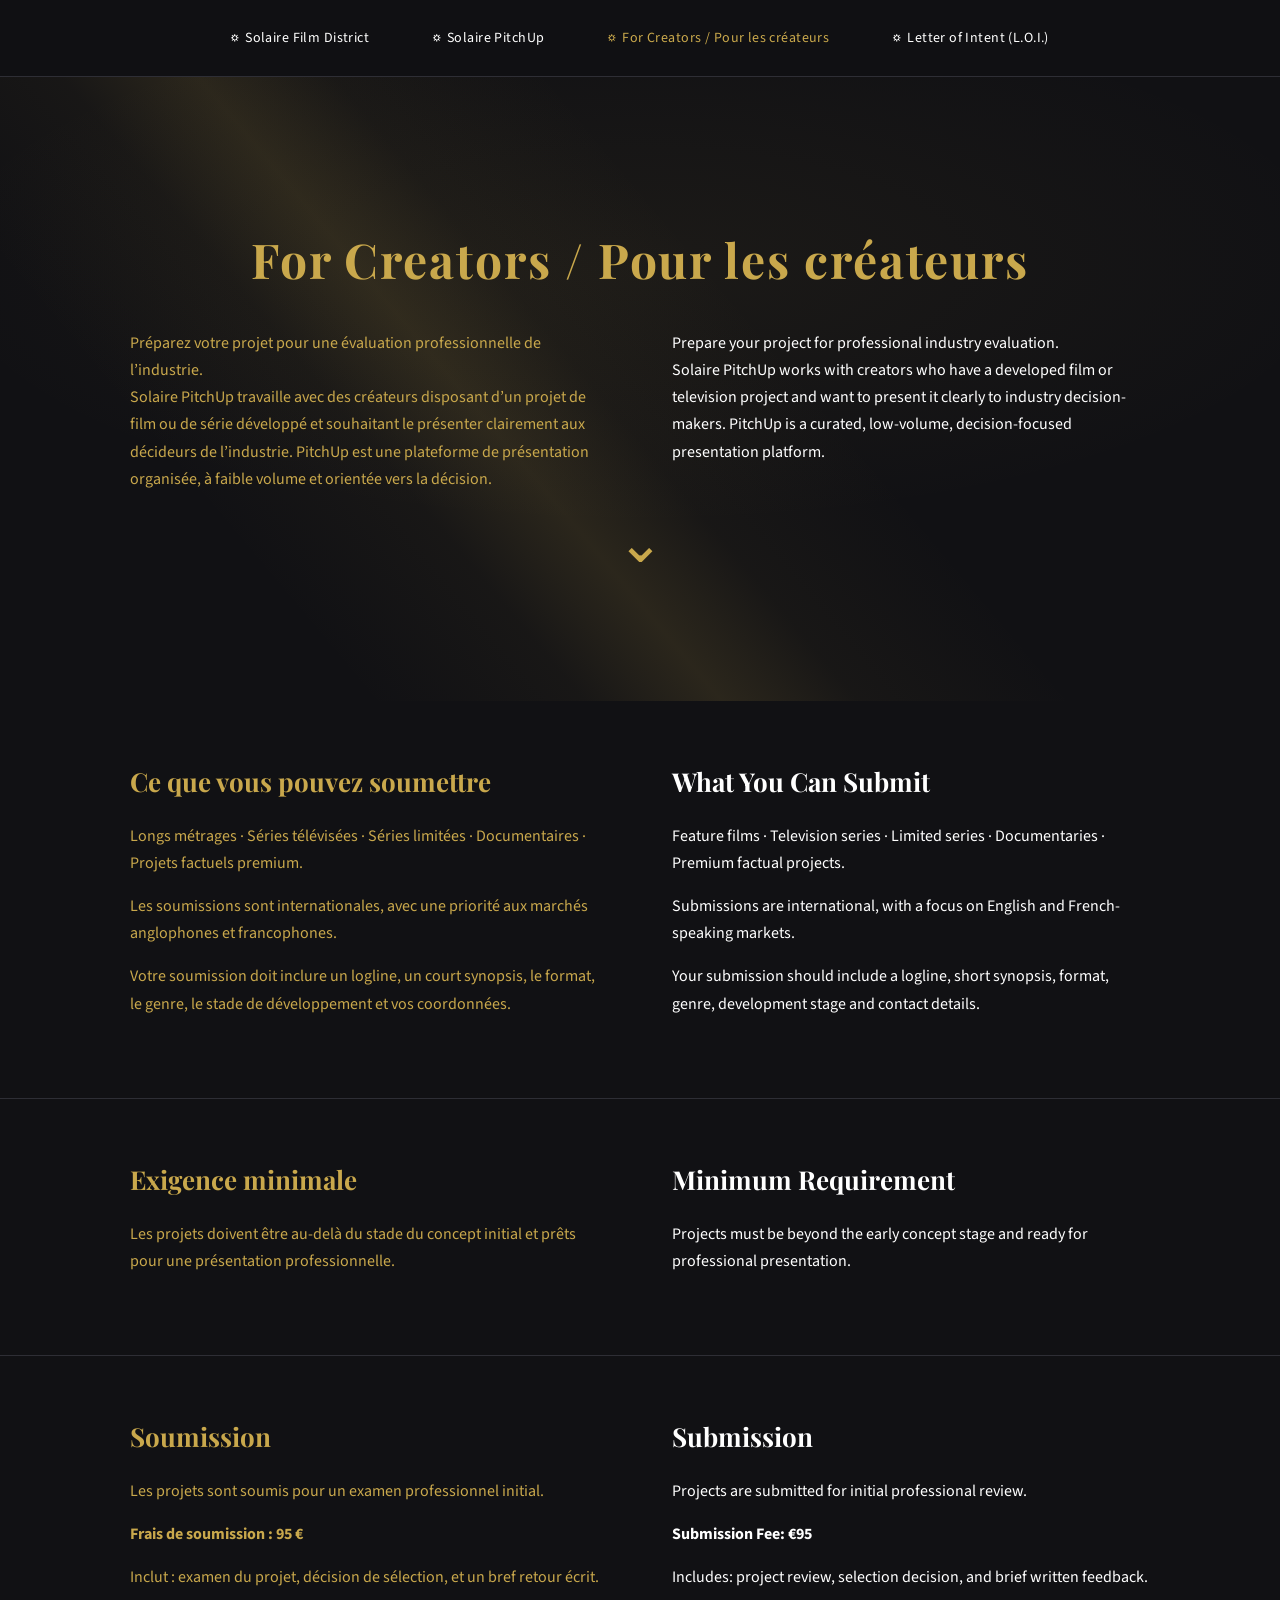
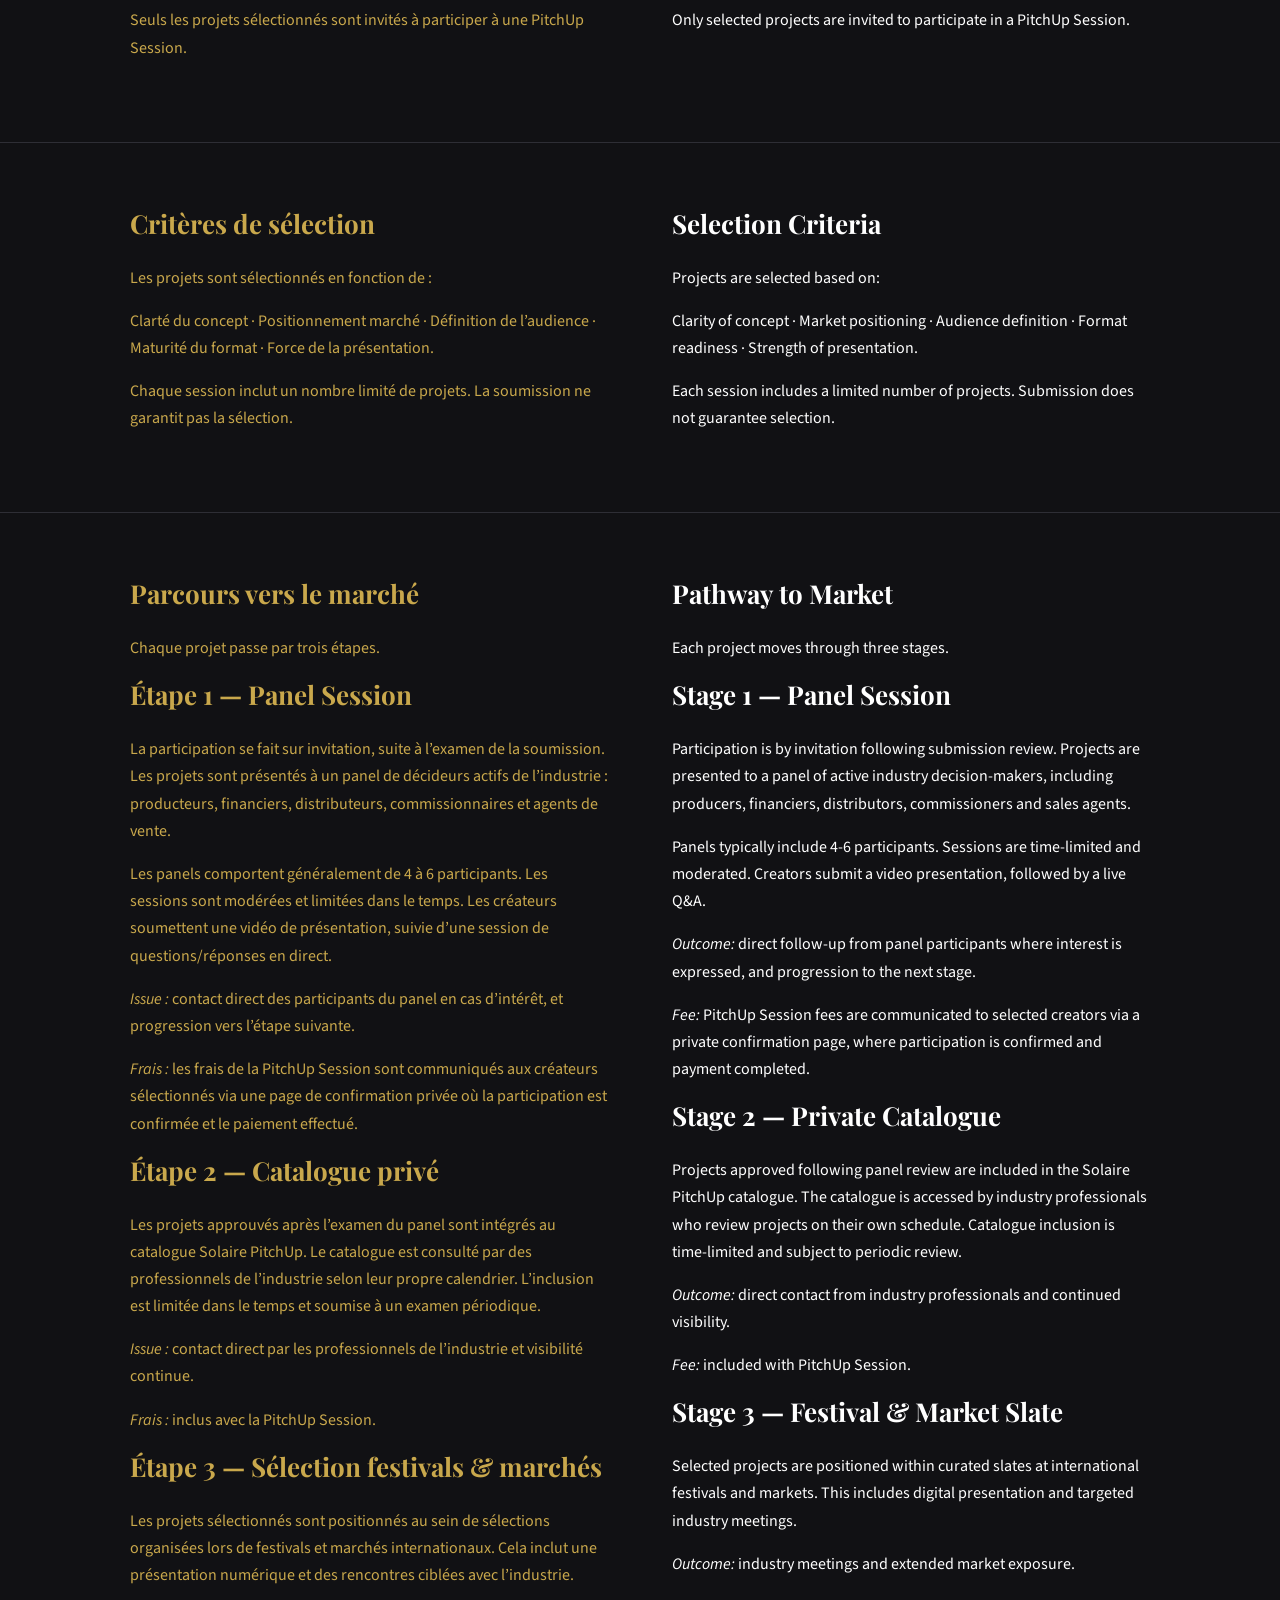
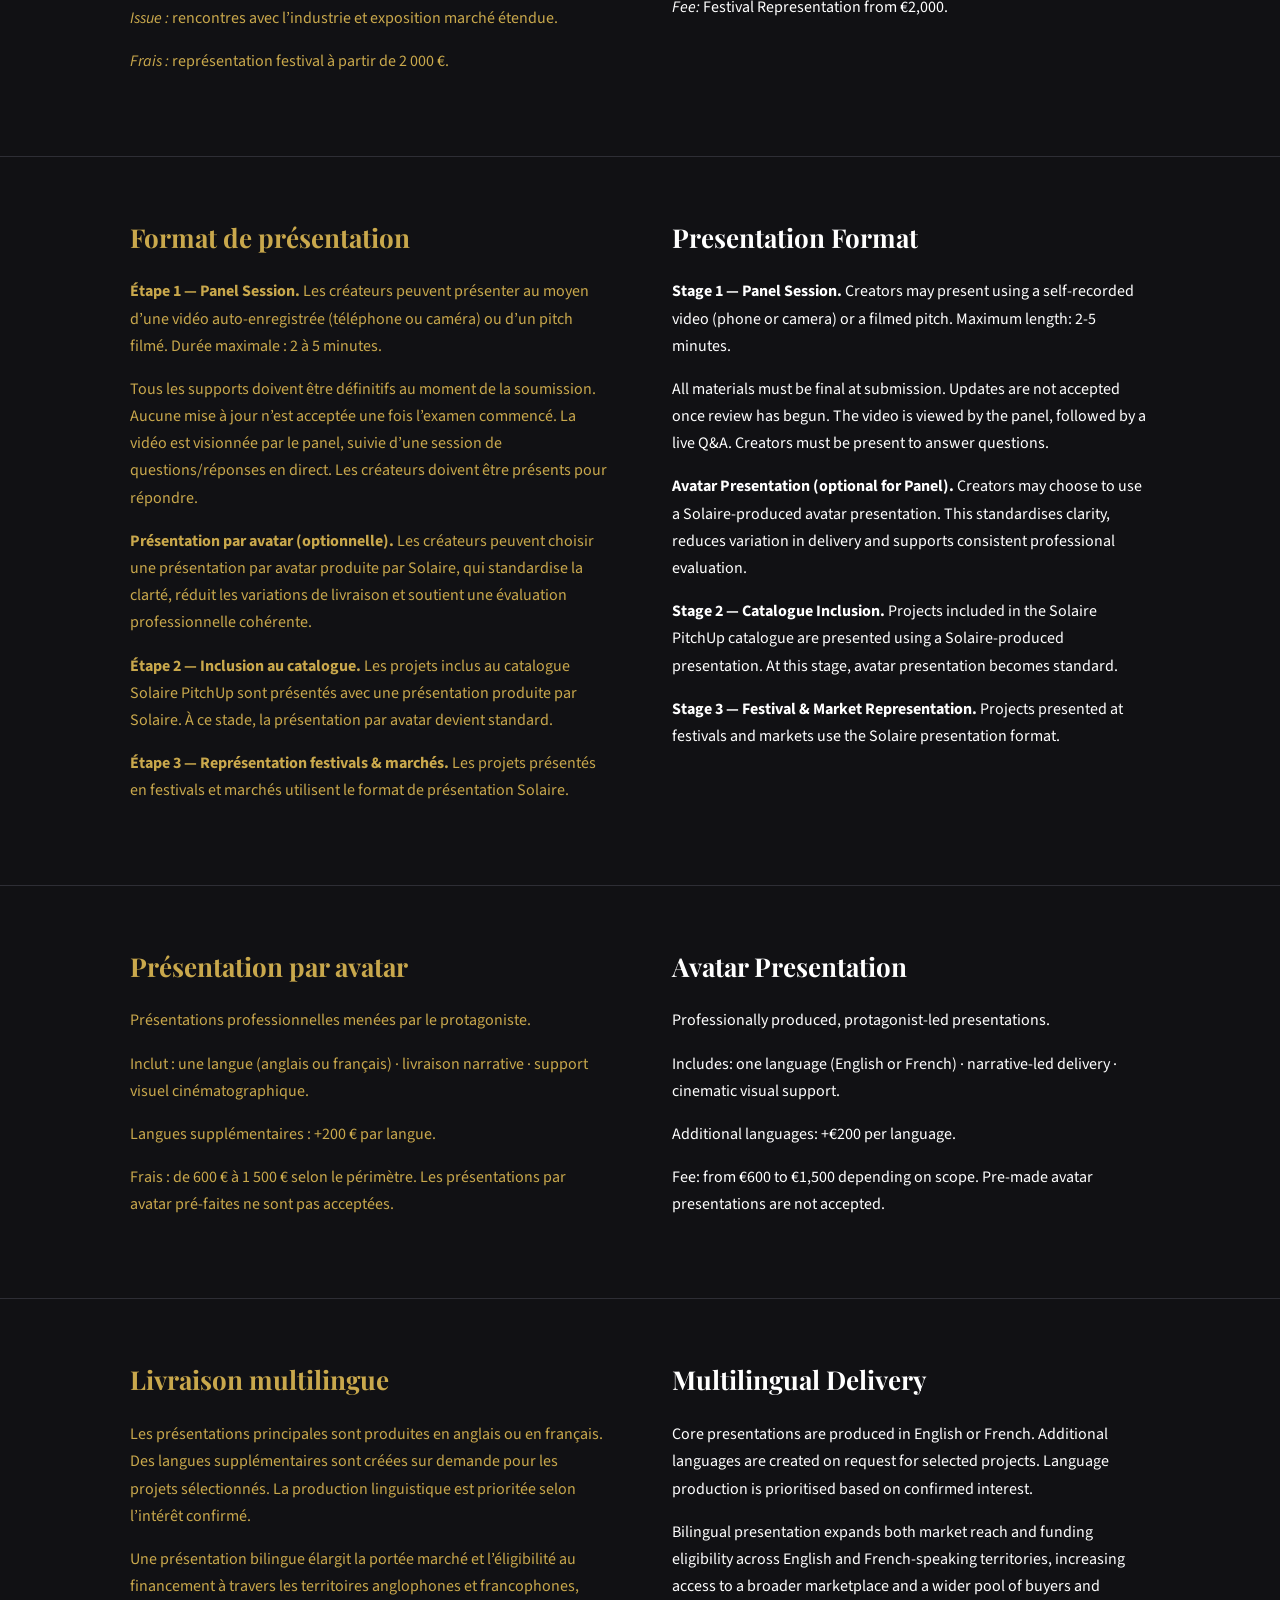
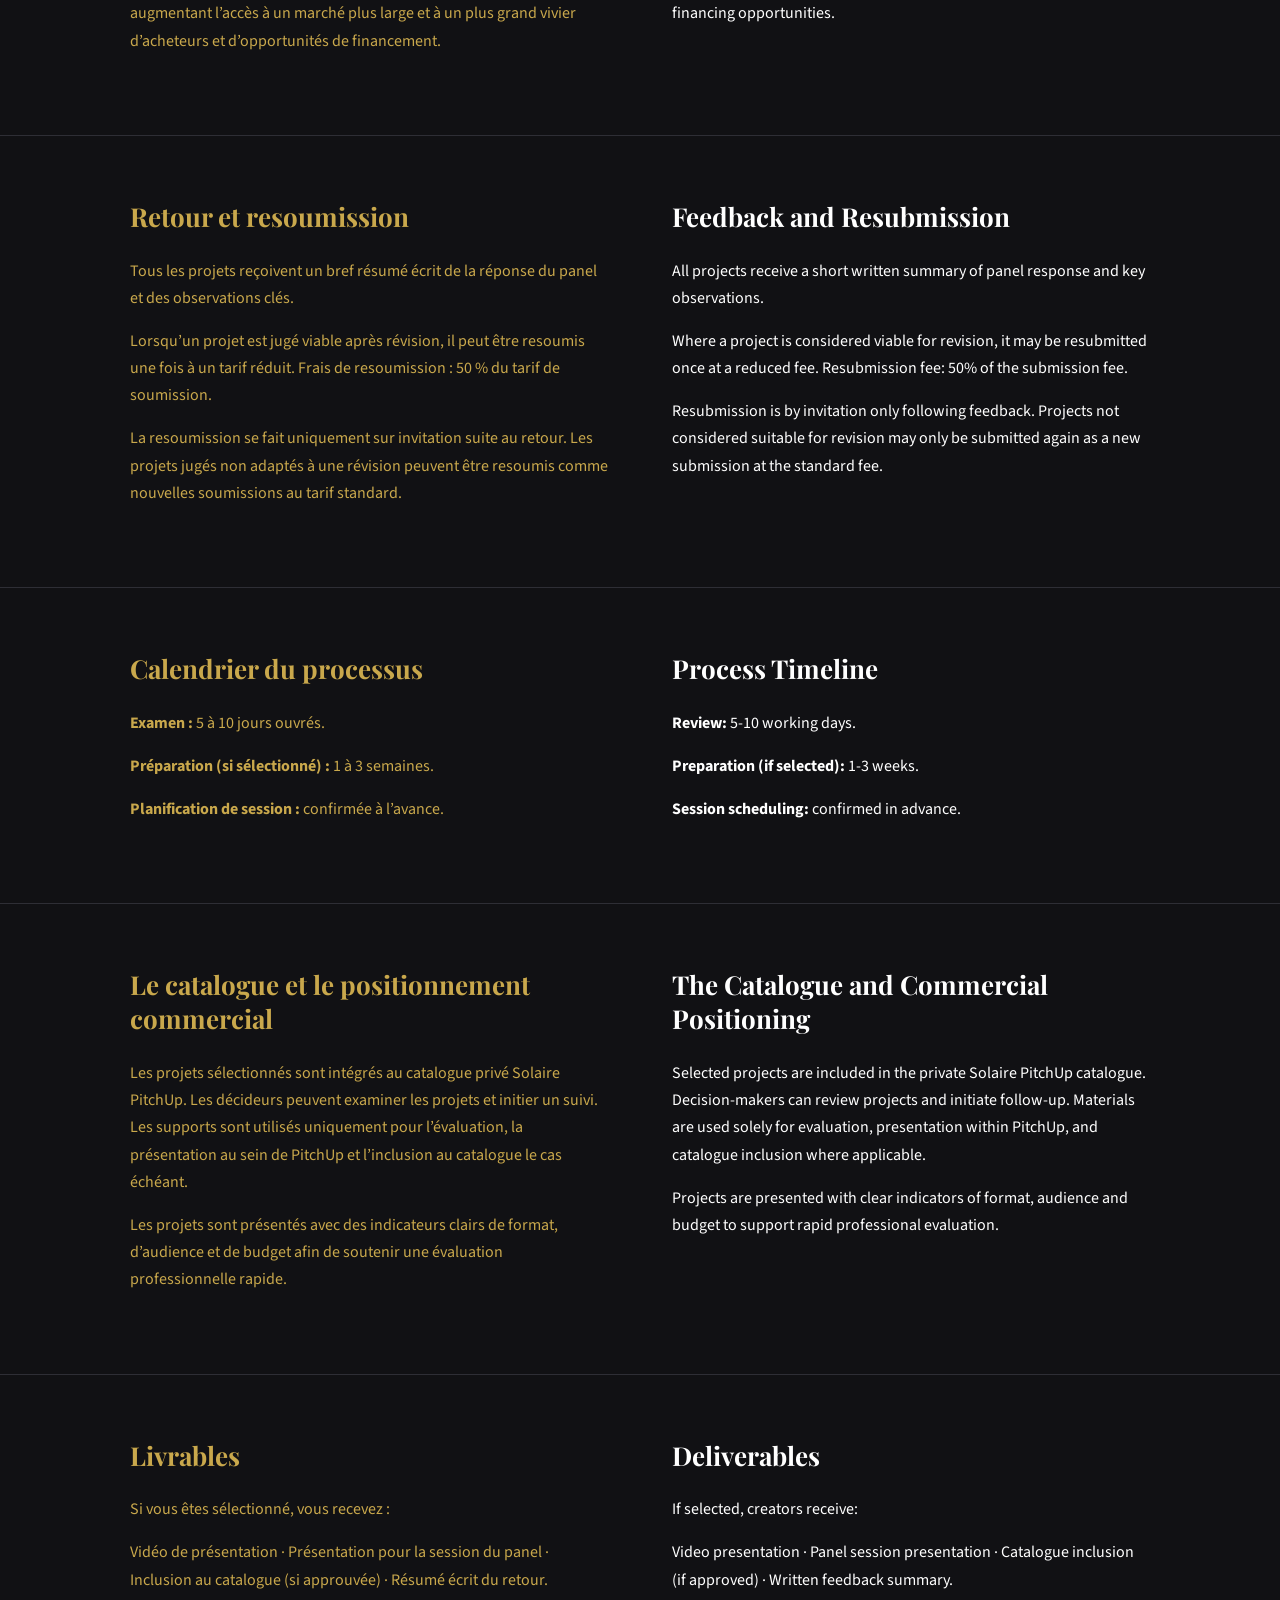
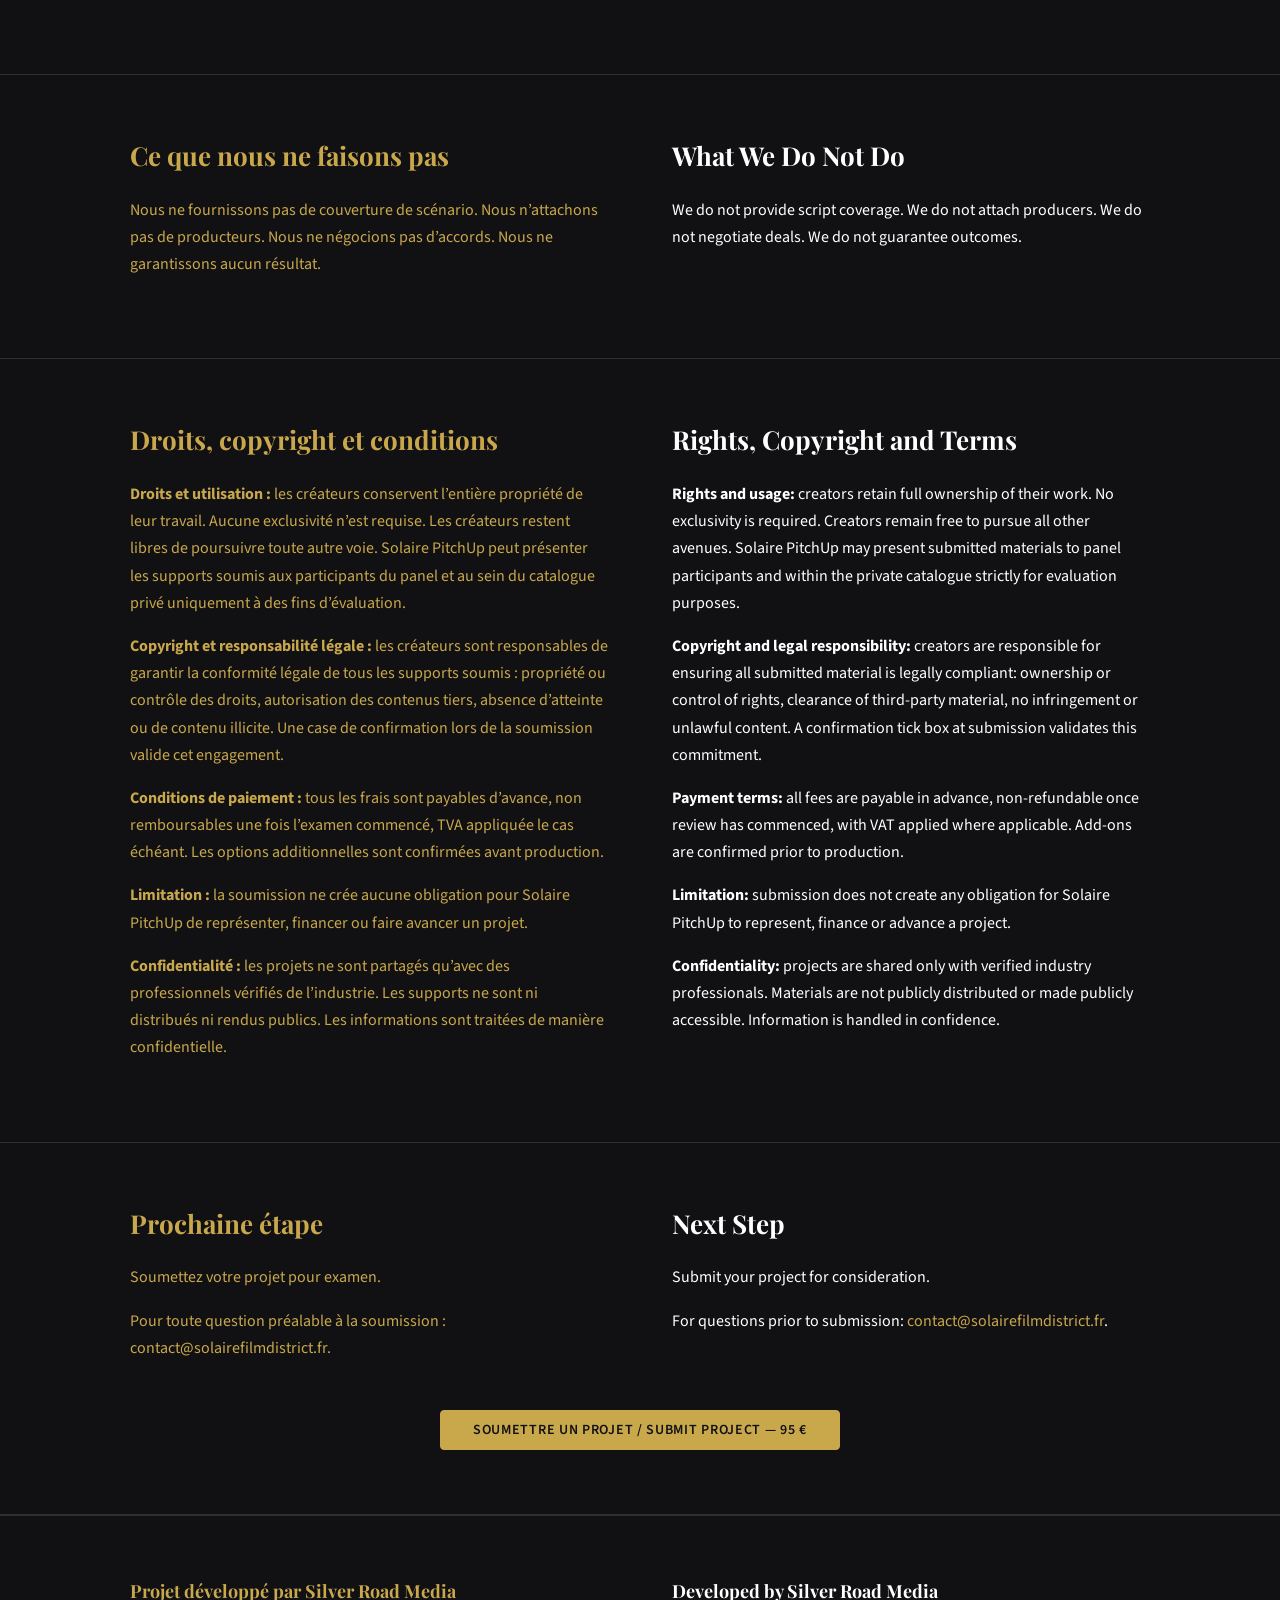
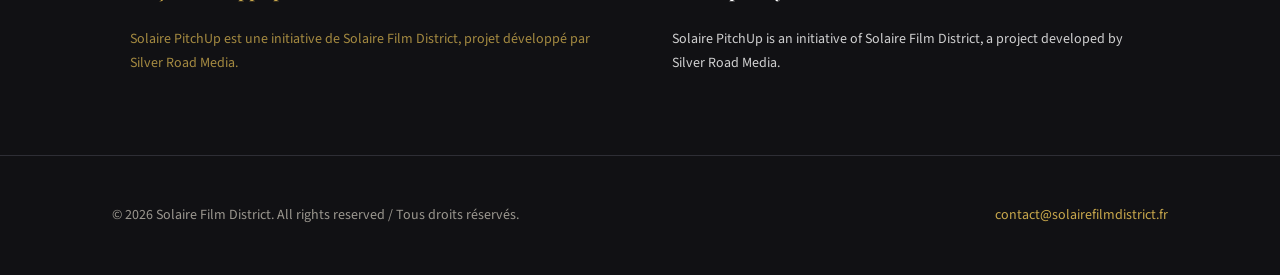
==== creators.html @ 8f54ee83 "Add Solaire PitchUp and For Creators pages Two new bilingual FR/EN pages built on the existing dark " ====
<!DOCTYPE html>
<html lang="en">
<head>
  <meta charset="UTF-8">
  <meta name="viewport" content="width=device-width, initial-scale=1.0">
  <meta name="description" content="For Creators — Prepare your film or television project for professional industry evaluation through Solaire PitchUp.">
  <title>For Creators / Pour les cr&eacute;ateurs — Solaire Film District</title>
  <link rel="icon" type="image/svg+xml" href="favicon.svg">
  <link rel="preconnect" href="https://fonts.googleapis.com">
  <link rel="preconnect" href="https://fonts.gstatic.com" crossorigin>
  <link href="https://fonts.googleapis.com/css2?family=Playfair+Display:wght@400;700&family=Source+Sans+3:wght@300;400;600;700&display=swap" rel="stylesheet">
  <link rel="stylesheet" href="css/style.css">

  <!-- Open Graph -->
  <meta property="og:title" content="For Creators — Solaire Film District">
  <meta property="og:description" content="Prepare your film or television project for professional industry evaluation through Solaire PitchUp.">
  <meta property="og:image" content="https://solairefilmdistrict.fr/logo-solaire.jpeg">
  <meta property="og:url" content="https://solairefilmdistrict.fr/creators.html">
  <meta property="og:type" content="website">
  <meta property="og:locale" content="en_GB">
  <meta property="og:locale:alternate" content="fr_FR">
  <meta name="twitter:card" content="summary_large_image">
</head>
<body>

  <a href="#main-content" class="skip-nav">Skip to content</a>

  <!-- Sticky Header -->
  <header class="site-header" role="banner">
    <div class="container">
      <a href="index.html" class="nav-item">
        <span class="nav-sun">&#9788;</span> Solaire Film District
      </a>
      <a href="pitchup.html" class="nav-item">
        <span class="nav-sun">&#9788;</span> Solaire PitchUp
      </a>
      <a href="creators.html" class="nav-item" aria-current="page">
        <span class="nav-sun">&#9788;</span> For Creators / Pour les cr&eacute;ateurs
      </a>
      <a href="loi.html" class="nav-item">
        <span class="nav-sun">&#9788;</span> Letter of Intent (L.O.I.)
      </a>
    </div>
  </header>

  <main id="main-content">

    <!-- ============================================
         HERO
         ============================================ -->
    <section class="loi-hero">
      <div class="pillar">
        <h1>For Creators / Pour les cr&eacute;ateurs</h1>
        <div class="hero-intro">
          <div class="hero-intro-fr" lang="fr">
            <p>Pr&eacute;parez votre projet pour une &eacute;valuation professionnelle de l&rsquo;industrie.</p>
            <p>Solaire PitchUp travaille avec des cr&eacute;ateurs disposant d&rsquo;un projet de film ou de s&eacute;rie d&eacute;velopp&eacute; et souhaitant le pr&eacute;senter clairement aux d&eacute;cideurs de l&rsquo;industrie. PitchUp est une plateforme de pr&eacute;sentation organis&eacute;e, &agrave; faible volume et orient&eacute;e vers la d&eacute;cision.</p>
          </div>
          <div class="hero-intro-en" lang="en">
            <p>Prepare your project for professional industry evaluation.</p>
            <p>Solaire PitchUp works with creators who have a developed film or television project and want to present it clearly to industry decision-makers. PitchUp is a curated, low-volume, decision-focused presentation platform.</p>
          </div>
        </div>

        <div class="scroll-cue">
          <a href="#section-submit" aria-label="Scroll to content"><span class="scroll-arrow">&#8964;</span></a>
        </div>
      </div>
    </section>


    <!-- ============================================
         WHAT YOU CAN SUBMIT
         ============================================ -->
    <section id="section-submit" class="content-section">
      <div class="pillar">
        <div class="bilingual">
          <div class="bilingual-fr" lang="fr">
            <h2>Ce que vous pouvez soumettre</h2>
            <p>Longs m&eacute;trages &middot; S&eacute;ries t&eacute;l&eacute;vis&eacute;es &middot; S&eacute;ries limit&eacute;es &middot; Documentaires &middot; Projets factuels premium.</p>
            <p>Les soumissions sont internationales, avec une priorit&eacute; aux march&eacute;s anglophones et francophones.</p>
            <p>Votre soumission doit inclure un logline, un court synopsis, le format, le genre, le stade de d&eacute;veloppement et vos coordonn&eacute;es.</p>
          </div>
          <div class="bilingual-en" lang="en">
            <h2>What You Can Submit</h2>
            <p>Feature films &middot; Television series &middot; Limited series &middot; Documentaries &middot; Premium factual projects.</p>
            <p>Submissions are international, with a focus on English and French-speaking markets.</p>
            <p>Your submission should include a logline, short synopsis, format, genre, development stage and contact details.</p>
          </div>
        </div>
      </div>
    </section>


    <!-- ============================================
         MINIMUM REQUIREMENT
         ============================================ -->
    <section class="content-section">
      <div class="pillar">
        <div class="bilingual">
          <div class="bilingual-fr" lang="fr">
            <h2>Exigence minimale</h2>
            <p>Les projets doivent &ecirc;tre au-del&agrave; du stade du concept initial et pr&ecirc;ts pour une pr&eacute;sentation professionnelle.</p>
          </div>
          <div class="bilingual-en" lang="en">
            <h2>Minimum Requirement</h2>
            <p>Projects must be beyond the early concept stage and ready for professional presentation.</p>
          </div>
        </div>
      </div>
    </section>


    <!-- ============================================
         SUBMISSION
         ============================================ -->
    <section class="content-section">
      <div class="pillar">
        <div class="bilingual">
          <div class="bilingual-fr" lang="fr">
            <h2>Soumission</h2>
            <p>Les projets sont soumis pour un examen professionnel initial.</p>
            <p><strong>Frais de soumission : 95 &euro;</strong></p>
            <p>Inclut : examen du projet, d&eacute;cision de s&eacute;lection, et un bref retour &eacute;crit.</p>
            <p>Seuls les projets s&eacute;lectionn&eacute;s sont invit&eacute;s &agrave; participer &agrave; une PitchUp Session.</p>
          </div>
          <div class="bilingual-en" lang="en">
            <h2>Submission</h2>
            <p>Projects are submitted for initial professional review.</p>
            <p><strong>Submission Fee: &euro;95</strong></p>
            <p>Includes: project review, selection decision, and brief written feedback.</p>
            <p>Only selected projects are invited to participate in a PitchUp Session.</p>
          </div>
        </div>
      </div>
    </section>


    <!-- ============================================
         SELECTION CRITERIA
         ============================================ -->
    <section class="content-section">
      <div class="pillar">
        <div class="bilingual">
          <div class="bilingual-fr" lang="fr">
            <h2>Crit&egrave;res de s&eacute;lection</h2>
            <p>Les projets sont s&eacute;lectionn&eacute;s en fonction de :</p>
            <p>Clart&eacute; du concept &middot; Positionnement march&eacute; &middot; D&eacute;finition de l&rsquo;audience &middot; Maturit&eacute; du format &middot; Force de la pr&eacute;sentation.</p>
            <p>Chaque session inclut un nombre limit&eacute; de projets. La soumission ne garantit pas la s&eacute;lection.</p>
          </div>
          <div class="bilingual-en" lang="en">
            <h2>Selection Criteria</h2>
            <p>Projects are selected based on:</p>
            <p>Clarity of concept &middot; Market positioning &middot; Audience definition &middot; Format readiness &middot; Strength of presentation.</p>
            <p>Each session includes a limited number of projects. Submission does not guarantee selection.</p>
          </div>
        </div>
      </div>
    </section>


    <!-- ============================================
         PATHWAY TO MARKET
         ============================================ -->
    <section class="content-section">
      <div class="pillar">
        <div class="bilingual">
          <div class="bilingual-fr" lang="fr">
            <h2>Parcours vers le march&eacute;</h2>
            <p>Chaque projet passe par trois &eacute;tapes.</p>

            <h2>&Eacute;tape 1 &mdash; Panel Session</h2>
            <p>La participation se fait sur invitation, suite &agrave; l&rsquo;examen de la soumission. Les projets sont pr&eacute;sent&eacute;s &agrave; un panel de d&eacute;cideurs actifs de l&rsquo;industrie : producteurs, financiers, distributeurs, commissionnaires et agents de vente.</p>
            <p>Les panels comportent g&eacute;n&eacute;ralement de 4 &agrave; 6 participants. Les sessions sont mod&eacute;r&eacute;es et limit&eacute;es dans le temps. Les cr&eacute;ateurs soumettent une vid&eacute;o de pr&eacute;sentation, suivie d&rsquo;une session de questions/r&eacute;ponses en direct.</p>
            <p><em>Issue :</em> contact direct des participants du panel en cas d&rsquo;int&eacute;r&ecirc;t, et progression vers l&rsquo;&eacute;tape suivante.</p>
            <p><em>Frais :</em> les frais de la PitchUp Session sont communiqu&eacute;s aux cr&eacute;ateurs s&eacute;lectionn&eacute;s via une page de confirmation priv&eacute;e o&ugrave; la participation est confirm&eacute;e et le paiement effectu&eacute;.</p>

            <h2>&Eacute;tape 2 &mdash; Catalogue priv&eacute;</h2>
            <p>Les projets approuv&eacute;s apr&egrave;s l&rsquo;examen du panel sont int&eacute;gr&eacute;s au catalogue Solaire PitchUp. Le catalogue est consult&eacute; par des professionnels de l&rsquo;industrie selon leur propre calendrier. L&rsquo;inclusion est limit&eacute;e dans le temps et soumise &agrave; un examen p&eacute;riodique.</p>
            <p><em>Issue :</em> contact direct par les professionnels de l&rsquo;industrie et visibilit&eacute; continue.</p>
            <p><em>Frais :</em> inclus avec la PitchUp Session.</p>

            <h2>&Eacute;tape 3 &mdash; S&eacute;lection festivals &amp; march&eacute;s</h2>
            <p>Les projets s&eacute;lectionn&eacute;s sont positionn&eacute;s au sein de s&eacute;lections organis&eacute;es lors de festivals et march&eacute;s internationaux. Cela inclut une pr&eacute;sentation num&eacute;rique et des rencontres cibl&eacute;es avec l&rsquo;industrie.</p>
            <p><em>Issue :</em> rencontres avec l&rsquo;industrie et exposition march&eacute; &eacute;tendue.</p>
            <p><em>Frais :</em> repr&eacute;sentation festival &agrave; partir de 2 000 &euro;.</p>
          </div>
          <div class="bilingual-en" lang="en">
            <h2>Pathway to Market</h2>
            <p>Each project moves through three stages.</p>

            <h2>Stage 1 &mdash; Panel Session</h2>
            <p>Participation is by invitation following submission review. Projects are presented to a panel of active industry decision-makers, including producers, financiers, distributors, commissioners and sales agents.</p>
            <p>Panels typically include 4-6 participants. Sessions are time-limited and moderated. Creators submit a video presentation, followed by a live Q&amp;A.</p>
            <p><em>Outcome:</em> direct follow-up from panel participants where interest is expressed, and progression to the next stage.</p>
            <p><em>Fee:</em> PitchUp Session fees are communicated to selected creators via a private confirmation page, where participation is confirmed and payment completed.</p>

            <h2>Stage 2 &mdash; Private Catalogue</h2>
            <p>Projects approved following panel review are included in the Solaire PitchUp catalogue. The catalogue is accessed by industry professionals who review projects on their own schedule. Catalogue inclusion is time-limited and subject to periodic review.</p>
            <p><em>Outcome:</em> direct contact from industry professionals and continued visibility.</p>
            <p><em>Fee:</em> included with PitchUp Session.</p>

            <h2>Stage 3 &mdash; Festival &amp; Market Slate</h2>
            <p>Selected projects are positioned within curated slates at international festivals and markets. This includes digital presentation and targeted industry meetings.</p>
            <p><em>Outcome:</em> industry meetings and extended market exposure.</p>
            <p><em>Fee:</em> Festival Representation from &euro;2,000.</p>
          </div>
        </div>
      </div>
    </section>


    <!-- ============================================
         PRESENTATION FORMAT
         ============================================ -->
    <section class="content-section">
      <div class="pillar">
        <div class="bilingual">
          <div class="bilingual-fr" lang="fr">
            <h2>Format de pr&eacute;sentation</h2>
            <p><strong>&Eacute;tape 1 &mdash; Panel Session.</strong> Les cr&eacute;ateurs peuvent pr&eacute;senter au moyen d&rsquo;une vid&eacute;o auto-enregistr&eacute;e (t&eacute;l&eacute;phone ou cam&eacute;ra) ou d&rsquo;un pitch film&eacute;. Dur&eacute;e maximale : 2 &agrave; 5 minutes.</p>
            <p>Tous les supports doivent &ecirc;tre d&eacute;finitifs au moment de la soumission. Aucune mise &agrave; jour n&rsquo;est accept&eacute;e une fois l&rsquo;examen commenc&eacute;. La vid&eacute;o est visionn&eacute;e par le panel, suivie d&rsquo;une session de questions/r&eacute;ponses en direct. Les cr&eacute;ateurs doivent &ecirc;tre pr&eacute;sents pour r&eacute;pondre.</p>
            <p><strong>Pr&eacute;sentation par avatar (optionnelle).</strong> Les cr&eacute;ateurs peuvent choisir une pr&eacute;sentation par avatar produite par Solaire, qui standardise la clart&eacute;, r&eacute;duit les variations de livraison et soutient une &eacute;valuation professionnelle coh&eacute;rente.</p>
            <p><strong>&Eacute;tape 2 &mdash; Inclusion au catalogue.</strong> Les projets inclus au catalogue Solaire PitchUp sont pr&eacute;sent&eacute;s avec une pr&eacute;sentation produite par Solaire. &Agrave; ce stade, la pr&eacute;sentation par avatar devient standard.</p>
            <p><strong>&Eacute;tape 3 &mdash; Repr&eacute;sentation festivals &amp; march&eacute;s.</strong> Les projets pr&eacute;sent&eacute;s en festivals et march&eacute;s utilisent le format de pr&eacute;sentation Solaire.</p>
          </div>
          <div class="bilingual-en" lang="en">
            <h2>Presentation Format</h2>
            <p><strong>Stage 1 &mdash; Panel Session.</strong> Creators may present using a self-recorded video (phone or camera) or a filmed pitch. Maximum length: 2-5 minutes.</p>
            <p>All materials must be final at submission. Updates are not accepted once review has begun. The video is viewed by the panel, followed by a live Q&amp;A. Creators must be present to answer questions.</p>
            <p><strong>Avatar Presentation (optional for Panel).</strong> Creators may choose to use a Solaire-produced avatar presentation. This standardises clarity, reduces variation in delivery and supports consistent professional evaluation.</p>
            <p><strong>Stage 2 &mdash; Catalogue Inclusion.</strong> Projects included in the Solaire PitchUp catalogue are presented using a Solaire-produced presentation. At this stage, avatar presentation becomes standard.</p>
            <p><strong>Stage 3 &mdash; Festival &amp; Market Representation.</strong> Projects presented at festivals and markets use the Solaire presentation format.</p>
          </div>
        </div>
      </div>
    </section>


    <!-- ============================================
         AVATAR PRESENTATION
         ============================================ -->
    <section class="content-section">
      <div class="pillar">
        <div class="bilingual">
          <div class="bilingual-fr" lang="fr">
            <h2>Pr&eacute;sentation par avatar</h2>
            <p>Pr&eacute;sentations professionnelles men&eacute;es par le protagoniste.</p>
            <p>Inclut : une langue (anglais ou fran&ccedil;ais) &middot; livraison narrative &middot; support visuel cin&eacute;matographique.</p>
            <p>Langues suppl&eacute;mentaires : +200 &euro; par langue.</p>
            <p>Frais : de 600 &euro; &agrave; 1 500 &euro; selon le p&eacute;rim&egrave;tre. Les pr&eacute;sentations par avatar pr&eacute;-faites ne sont pas accept&eacute;es.</p>
          </div>
          <div class="bilingual-en" lang="en">
            <h2>Avatar Presentation</h2>
            <p>Professionally produced, protagonist-led presentations.</p>
            <p>Includes: one language (English or French) &middot; narrative-led delivery &middot; cinematic visual support.</p>
            <p>Additional languages: +&euro;200 per language.</p>
            <p>Fee: from &euro;600 to &euro;1,500 depending on scope. Pre-made avatar presentations are not accepted.</p>
          </div>
        </div>
      </div>
    </section>


    <!-- ============================================
         MULTILINGUAL DELIVERY
         ============================================ -->
    <section class="content-section">
      <div class="pillar">
        <div class="bilingual">
          <div class="bilingual-fr" lang="fr">
            <h2>Livraison multilingue</h2>
            <p>Les pr&eacute;sentations principales sont produites en anglais ou en fran&ccedil;ais. Des langues suppl&eacute;mentaires sont cr&eacute;&eacute;es sur demande pour les projets s&eacute;lectionn&eacute;s. La production linguistique est priorit&eacute;e selon l&rsquo;int&eacute;r&ecirc;t confirm&eacute;.</p>
            <p>Une pr&eacute;sentation bilingue &eacute;largit la port&eacute;e march&eacute; et l&rsquo;&eacute;ligibilit&eacute; au financement &agrave; travers les territoires anglophones et francophones, augmentant l&rsquo;acc&egrave;s &agrave; un march&eacute; plus large et &agrave; un plus grand vivier d&rsquo;acheteurs et d&rsquo;opportunit&eacute;s de financement.</p>
          </div>
          <div class="bilingual-en" lang="en">
            <h2>Multilingual Delivery</h2>
            <p>Core presentations are produced in English or French. Additional languages are created on request for selected projects. Language production is prioritised based on confirmed interest.</p>
            <p>Bilingual presentation expands both market reach and funding eligibility across English and French-speaking territories, increasing access to a broader marketplace and a wider pool of buyers and financing opportunities.</p>
          </div>
        </div>
      </div>
    </section>


    <!-- ============================================
         FEEDBACK & RESUBMISSION
         ============================================ -->
    <section class="content-section">
      <div class="pillar">
        <div class="bilingual">
          <div class="bilingual-fr" lang="fr">
            <h2>Retour et resoumission</h2>
            <p>Tous les projets re&ccedil;oivent un bref r&eacute;sum&eacute; &eacute;crit de la r&eacute;ponse du panel et des observations cl&eacute;s.</p>
            <p>Lorsqu&rsquo;un projet est jug&eacute; viable apr&egrave;s r&eacute;vision, il peut &ecirc;tre resoumis une fois &agrave; un tarif r&eacute;duit. Frais de resoumission : 50 % du tarif de soumission.</p>
            <p>La resoumission se fait uniquement sur invitation suite au retour. Les projets jug&eacute;s non adapt&eacute;s &agrave; une r&eacute;vision peuvent &ecirc;tre resoumis comme nouvelles soumissions au tarif standard.</p>
          </div>
          <div class="bilingual-en" lang="en">
            <h2>Feedback and Resubmission</h2>
            <p>All projects receive a short written summary of panel response and key observations.</p>
            <p>Where a project is considered viable for revision, it may be resubmitted once at a reduced fee. Resubmission fee: 50% of the submission fee.</p>
            <p>Resubmission is by invitation only following feedback. Projects not considered suitable for revision may only be submitted again as a new submission at the standard fee.</p>
          </div>
        </div>
      </div>
    </section>


    <!-- ============================================
         PROCESS TIMELINE
         ============================================ -->
    <section class="content-section">
      <div class="pillar">
        <div class="bilingual">
          <div class="bilingual-fr" lang="fr">
            <h2>Calendrier du processus</h2>
            <p><strong>Examen :</strong> 5 &agrave; 10 jours ouvr&eacute;s.</p>
            <p><strong>Pr&eacute;paration (si s&eacute;lectionn&eacute;) :</strong> 1 &agrave; 3 semaines.</p>
            <p><strong>Planification de session :</strong> confirm&eacute;e &agrave; l&rsquo;avance.</p>
          </div>
          <div class="bilingual-en" lang="en">
            <h2>Process Timeline</h2>
            <p><strong>Review:</strong> 5-10 working days.</p>
            <p><strong>Preparation (if selected):</strong> 1-3 weeks.</p>
            <p><strong>Session scheduling:</strong> confirmed in advance.</p>
          </div>
        </div>
      </div>
    </section>


    <!-- ============================================
         CATALOGUE & POSITIONING
         ============================================ -->
    <section class="content-section">
      <div class="pillar">
        <div class="bilingual">
          <div class="bilingual-fr" lang="fr">
            <h2>Le catalogue et le positionnement commercial</h2>
            <p>Les projets s&eacute;lectionn&eacute;s sont int&eacute;gr&eacute;s au catalogue priv&eacute; Solaire PitchUp. Les d&eacute;cideurs peuvent examiner les projets et initier un suivi. Les supports sont utilis&eacute;s uniquement pour l&rsquo;&eacute;valuation, la pr&eacute;sentation au sein de PitchUp et l&rsquo;inclusion au catalogue le cas &eacute;ch&eacute;ant.</p>
            <p>Les projets sont pr&eacute;sent&eacute;s avec des indicateurs clairs de format, d&rsquo;audience et de budget afin de soutenir une &eacute;valuation professionnelle rapide.</p>
          </div>
          <div class="bilingual-en" lang="en">
            <h2>The Catalogue and Commercial Positioning</h2>
            <p>Selected projects are included in the private Solaire PitchUp catalogue. Decision-makers can review projects and initiate follow-up. Materials are used solely for evaluation, presentation within PitchUp, and catalogue inclusion where applicable.</p>
            <p>Projects are presented with clear indicators of format, audience and budget to support rapid professional evaluation.</p>
          </div>
        </div>
      </div>
    </section>


    <!-- ============================================
         DELIVERABLES
         ============================================ -->
    <section class="content-section">
      <div class="pillar">
        <div class="bilingual">
          <div class="bilingual-fr" lang="fr">
            <h2>Livrables</h2>
            <p>Si vous &ecirc;tes s&eacute;lectionn&eacute;, vous recevez :</p>
            <p>Vid&eacute;o de pr&eacute;sentation &middot; Pr&eacute;sentation pour la session du panel &middot; Inclusion au catalogue (si approuv&eacute;e) &middot; R&eacute;sum&eacute; &eacute;crit du retour.</p>
          </div>
          <div class="bilingual-en" lang="en">
            <h2>Deliverables</h2>
            <p>If selected, creators receive:</p>
            <p>Video presentation &middot; Panel session presentation &middot; Catalogue inclusion (if approved) &middot; Written feedback summary.</p>
          </div>
        </div>
      </div>
    </section>


    <!-- ============================================
         WHAT WE DO NOT DO
         ============================================ -->
    <section class="content-section">
      <div class="pillar">
        <div class="bilingual">
          <div class="bilingual-fr" lang="fr">
            <h2>Ce que nous ne faisons pas</h2>
            <p>Nous ne fournissons pas de couverture de sc&eacute;nario. Nous n&rsquo;attachons pas de producteurs. Nous ne n&eacute;gocions pas d&rsquo;accords. Nous ne garantissons aucun r&eacute;sultat.</p>
          </div>
          <div class="bilingual-en" lang="en">
            <h2>What We Do Not Do</h2>
            <p>We do not provide script coverage. We do not attach producers. We do not negotiate deals. We do not guarantee outcomes.</p>
          </div>
        </div>
      </div>
    </section>


    <!-- ============================================
         RIGHTS, COPYRIGHT, PAYMENT, LIMITATION, CONFIDENTIALITY
         ============================================ -->
    <section class="content-section">
      <div class="pillar">
        <div class="bilingual">
          <div class="bilingual-fr" lang="fr">
            <h2>Droits, copyright et conditions</h2>
            <p><strong>Droits et utilisation :</strong> les cr&eacute;ateurs conservent l&rsquo;enti&egrave;re propri&eacute;t&eacute; de leur travail. Aucune exclusivit&eacute; n&rsquo;est requise. Les cr&eacute;ateurs restent libres de poursuivre toute autre voie. Solaire PitchUp peut pr&eacute;senter les supports soumis aux participants du panel et au sein du catalogue priv&eacute; uniquement &agrave; des fins d&rsquo;&eacute;valuation.</p>
            <p><strong>Copyright et responsabilit&eacute; l&eacute;gale :</strong> les cr&eacute;ateurs sont responsables de garantir la conformit&eacute; l&eacute;gale de tous les supports soumis : propri&eacute;t&eacute; ou contr&ocirc;le des droits, autorisation des contenus tiers, absence d&rsquo;atteinte ou de contenu illicite. Une case de confirmation lors de la soumission valide cet engagement.</p>
            <p><strong>Conditions de paiement :</strong> tous les frais sont payables d&rsquo;avance, non remboursables une fois l&rsquo;examen commenc&eacute;, TVA appliqu&eacute;e le cas &eacute;ch&eacute;ant. Les options additionnelles sont confirm&eacute;es avant production.</p>
            <p><strong>Limitation :</strong> la soumission ne cr&eacute;e aucune obligation pour Solaire PitchUp de repr&eacute;senter, financer ou faire avancer un projet.</p>
            <p><strong>Confidentialit&eacute; :</strong> les projets ne sont partag&eacute;s qu&rsquo;avec des professionnels v&eacute;rifi&eacute;s de l&rsquo;industrie. Les supports ne sont ni distribu&eacute;s ni rendus publics. Les informations sont trait&eacute;es de mani&egrave;re confidentielle.</p>
          </div>
          <div class="bilingual-en" lang="en">
            <h2>Rights, Copyright and Terms</h2>
            <p><strong>Rights and usage:</strong> creators retain full ownership of their work. No exclusivity is required. Creators remain free to pursue all other avenues. Solaire PitchUp may present submitted materials to panel participants and within the private catalogue strictly for evaluation purposes.</p>
            <p><strong>Copyright and legal responsibility:</strong> creators are responsible for ensuring all submitted material is legally compliant: ownership or control of rights, clearance of third-party material, no infringement or unlawful content. A confirmation tick box at submission validates this commitment.</p>
            <p><strong>Payment terms:</strong> all fees are payable in advance, non-refundable once review has commenced, with VAT applied where applicable. Add-ons are confirmed prior to production.</p>
            <p><strong>Limitation:</strong> submission does not create any obligation for Solaire PitchUp to represent, finance or advance a project.</p>
            <p><strong>Confidentiality:</strong> projects are shared only with verified industry professionals. Materials are not publicly distributed or made publicly accessible. Information is handled in confidence.</p>
          </div>
        </div>
      </div>
    </section>


    <!-- ============================================
         NEXT STEP / CONTACT
         ============================================ -->
    <section class="content-section">
      <div class="pillar">
        <div class="bilingual">
          <div class="bilingual-fr" lang="fr">
            <h2>Prochaine &eacute;tape</h2>
            <p>Soumettez votre projet pour examen.</p>
            <p>Pour toute question pr&eacute;alable &agrave; la soumission : <a href="mailto:contact@solairefilmdistrict.fr">contact@solairefilmdistrict.fr</a>.</p>
          </div>
          <div class="bilingual-en" lang="en">
            <h2>Next Step</h2>
            <p>Submit your project for consideration.</p>
            <p>For questions prior to submission: <a href="mailto:contact@solairefilmdistrict.fr">contact@solairefilmdistrict.fr</a>.</p>
          </div>
        </div>

        <div class="form-submit-wrap">
          <a href="mailto:contact@solairefilmdistrict.fr?subject=Solaire%20PitchUp%20%E2%80%94%20Project%20Submission" class="btn-submit">
            Soumettre un projet / Submit Project &mdash; 95 &euro;
          </a>
        </div>
      </div>
    </section>


    <!-- ============================================
         ATTRIBUTION
         ============================================ -->
    <section class="attribution">
      <div class="pillar">
        <div class="bilingual">
          <div class="bilingual-fr" lang="fr">
            <h2>Projet d&eacute;velopp&eacute; par Silver Road Media</h2>
            <p>Solaire PitchUp est une initiative de Solaire Film District, projet d&eacute;velopp&eacute; par Silver Road Media.</p>
          </div>
          <div class="bilingual-en" lang="en">
            <h2>Developed by Silver Road Media</h2>
            <p>Solaire PitchUp is an initiative of Solaire Film District, a project developed by Silver Road Media.</p>
          </div>
        </div>
      </div>
    </section>

  </main>

  <footer class="site-footer" role="contentinfo">
    <div class="container">
      <p>&copy; 2026 Solaire Film District. All rights reserved / Tous droits r&eacute;serv&eacute;s.</p>
      <p><a href="mailto:contact@solairefilmdistrict.fr">contact@solairefilmdistrict.fr</a></p>
    </div>
  </footer>

</body>
</html>
---- css/style.css ----
/* ===================================================================
   Solaire Film District — Design System v4
   Dark charcoal palette with gold/white bilingual layout.
   Playfair Display + Source Sans Pro.
   Mobile-first responsive. Pure CSS.
   =================================================================== */

:root {
  --color-bg:           #111114;
  --color-bg-alt:       #1A1A1F;
  --color-surface:      #222228;
  --color-text:         #E8E4DD;
  --color-text-muted:   #9B978F;
  --color-gold:         #C9A84C;
  --color-gold-hover:   #DDB94F;
  --color-gold-dim:     #9A8039;
  --color-white:        #FFFFFF;
  --color-border:       #2E2E35;
  --color-focus:        #C9A84C;

  --font-heading: 'Playfair Display', Georgia, serif;
  --font-body:    'Source Sans 3', 'Source Sans Pro', sans-serif;

  --text-xs:   0.75rem;
  --text-sm:   0.875rem;
  --text-base: 1rem;
  --text-lg:   1.125rem;
  --text-xl:   1.25rem;
  --text-2xl:  1.625rem;
  --text-3xl:  1.75rem;
  --text-hero: 3rem;

  --space-xs:  0.25rem;
  --space-sm:  0.5rem;
  --space-md:  1rem;
  --space-lg:  1.5rem;
  --space-xl:  2rem;
  --space-2xl: 3rem;
  --space-3xl: 4rem;
  --space-4xl: 6rem;

  --max-width:   72rem;
  --pillar-max:  1100px;
  --gutter:      1.5rem;
  --radius:      0.25rem;
  --transition:  0.2s ease;
}


/* --- Reset & Base --- */

*, *::before, *::after { box-sizing: border-box; margin: 0; padding: 0; }

html { font-size: 100%; scroll-behavior: smooth; }

body {
  font-family: var(--font-body);
  font-size: var(--text-base);
  line-height: 1.6;
  color: var(--color-text);
  background-color: var(--color-bg);
  -webkit-font-smoothing: antialiased;
  overflow-x: hidden;
}

img { max-width: 100%; height: auto; display: block; }

a {
  color: var(--color-gold);
  text-decoration: none;
  transition: color var(--transition);
}
a:hover { color: var(--color-gold-hover); }
a:focus-visible { outline: 2px solid var(--color-focus); outline-offset: 2px; }


/* --- Skip Navigation --- */

.skip-nav {
  position: absolute; left: -9999px; top: 0; z-index: 1000;
  padding: var(--space-sm) var(--space-md);
  background: var(--color-gold); color: var(--color-bg);
  font-weight: 600; text-decoration: none;
}
.skip-nav:focus { left: 0; }


/* --- Sticky Header --- */

.site-header {
  position: sticky;
  top: 0;
  z-index: 100;
  background-color: rgba(17, 17, 20, 0.95);
  backdrop-filter: blur(8px);
  -webkit-backdrop-filter: blur(8px);
  border-bottom: 1px solid var(--color-border);
  padding-block: var(--space-md);
}

.site-header .container {
  display: flex;
  flex-wrap: wrap;
  align-items: center;
  justify-content: center;
  gap: var(--space-md) var(--space-2xl);
  max-width: var(--max-width);
  margin-inline: auto;
  padding-inline: var(--gutter);
}

.nav-item {
  font-family: var(--font-body);
  font-size: var(--text-sm);
  font-weight: 400;
  color: var(--color-white);
  text-decoration: none;
  letter-spacing: 0.03em;
  transition: color var(--transition), text-decoration var(--transition);
  display: inline-flex;
  align-items: center;
  gap: 0.4em;
  padding: var(--space-xs) var(--space-sm);
  min-height: 44px;
}

.nav-item:hover {
  color: var(--color-gold);
  text-decoration: underline;
  text-underline-offset: 0.25em;
  text-decoration-color: var(--color-gold);
}

.nav-item[aria-current="page"] {
  color: var(--color-gold);
}

.nav-sun {
  font-size: 0.9em;
  line-height: 1;
}


/* --- Layout --- */

.container {
  width: 100%;
  max-width: var(--max-width);
  margin-inline: auto;
  padding-inline: var(--gutter);
}

.pillar {
  max-width: var(--pillar-max);
  margin: 0 auto;
  padding: var(--space-2xl) var(--gutter);
}

@media (min-width: 40rem) {
  .pillar {
    padding: var(--space-3xl) var(--space-2xl);
  }
}

@media (min-width: 64rem) {
  .pillar {
    padding: 80px 40px;
  }
}

.section {
  padding-block: var(--space-3xl);
}


/* --- Hero Section --- */

.hero {
  text-align: center;
  background-color: var(--color-bg);
  min-height: 100vh;
  min-height: 100svh;
  display: flex;
  flex-direction: column;
  justify-content: flex-start;
  padding: var(--space-3xl) 0 var(--space-lg);
}

.hero-logo,
.page-logo {
  position: relative;
  z-index: 2;
  max-width: 700px;
  margin: 0 auto;
  padding: 0 var(--gutter);
}

.hero-logo img,
.page-logo img {
  width: 100%;
  height: auto;
  display: block;
}

.hero > .pillar {
  position: relative;
  z-index: 1;
  padding-top: var(--space-lg);
  padding-bottom: 0;
}

@media (min-width: 40rem) {
  .hero {
    justify-content: center;
    padding: var(--space-lg) 0;
  }

  .hero-logo,
  .page-logo {
    max-width: 750px;
  }
}

@media (min-width: 64rem) {
  .hero-logo,
  .page-logo {
    max-width: 850px;
  }
}

.hero-intro {
  display: grid;
  grid-template-columns: 1fr;
  gap: var(--space-2xl);
  text-align: left;
}

.hero-intro-fr {
  color: var(--color-gold);
  font-family: var(--font-body);
  font-size: var(--text-base);
  line-height: 1.7;
}

.hero-intro-en {
  color: var(--color-white);
  font-family: var(--font-body);
  font-size: var(--text-base);
  line-height: 1.7;
}

/* --- Scroll Indicator --- */

.scroll-cue {
  margin-top: var(--space-lg);
  text-align: center;
}

.scroll-cue a {
  display: inline-block;
  cursor: pointer;
  text-decoration: none;
}

.scroll-arrow {
  display: inline-block;
  font-size: 3.5rem;
  color: var(--color-gold);
  animation: scroll-bounce 2s ease-in-out infinite;
  line-height: 1;
  transition: color var(--transition), transform var(--transition);
}

.scroll-cue a:hover .scroll-arrow {
  color: var(--color-gold-hover);
  transform: translateY(4px);
}

@keyframes scroll-bounce {
  0%, 100% { transform: translateY(0); opacity: 0.7; }
  50% { transform: translateY(8px); opacity: 1; }
}


@media (min-width: 64rem) {
  .hero-intro {
    grid-template-columns: 1fr 1fr;
    gap: var(--space-3xl);
  }
}


/* --- Bilingual Content Sections --- */

.content-section {
  padding-block: var(--space-2xl);
  border-bottom: 1px solid var(--color-border);
}

@media (min-width: 40rem) {
  .content-section {
    padding-block: var(--space-3xl);
  }
}

.content-section:last-of-type {
  border-bottom: none;
}

.content-section .pillar {
  padding-block: 0;
}

.bilingual {
  display: grid;
  grid-template-columns: 1fr;
  gap: var(--space-2xl);
}

.bilingual-fr {
  color: var(--color-gold);
}

.bilingual-fr h2 {
  font-family: var(--font-heading);
  font-size: var(--text-xl);
  color: var(--color-gold);
  margin-bottom: var(--space-md);
  line-height: 1.3;
  overflow-wrap: break-word;
}

.bilingual-fr p {
  margin-bottom: var(--space-md);
  line-height: 1.7;
}

.bilingual-en {
  color: var(--color-white);
}

.bilingual-en h2 {
  font-family: var(--font-heading);
  font-size: var(--text-xl);
  color: var(--color-white);
  margin-bottom: var(--space-md);
  line-height: 1.3;
  overflow-wrap: break-word;
}

.bilingual-en p {
  margin-bottom: var(--space-md);
  line-height: 1.7;
}

@media (min-width: 40rem) {
  .bilingual-fr h2,
  .bilingual-en h2 {
    font-size: var(--text-2xl);
    margin-bottom: var(--space-lg);
  }
}

@media (min-width: 64rem) {
  .bilingual {
    grid-template-columns: 1fr 1fr;
    gap: var(--space-3xl);
  }
}


/* --- Full-width Image --- */

.full-image {
  width: 100%;
  margin-block: var(--space-3xl);
  text-align: center;
}

.full-image img {
  width: 100%;
  max-width: var(--pillar-max);
  margin-inline: auto;
  border-radius: var(--radius);
}


/* --- L.O.I. Page --- */

.loi-hero {
  position: relative;
  overflow: hidden;
  text-align: center;
  padding: var(--space-3xl) 0 var(--space-2xl);
}

.loi-hero::before {
  content: "";
  position: absolute;
  inset: 0;
  background:
    radial-gradient(ellipse 80% 60% at 50% 30%, rgba(201, 168, 76, 0.06) 0%, transparent 70%);
  pointer-events: none;
  z-index: 0;
}

.loi-hero::after {
  content: "";
  position: absolute;
  top: -30%;
  left: -15%;
  width: 140%;
  height: 180%;
  background: linear-gradient(
    50deg,
    transparent 30%,
    rgba(201, 168, 76, 0.04) 38%,
    rgba(201, 168, 76, 0.10) 41%,
    rgba(201, 168, 76, 0.14) 43%,
    rgba(201, 168, 76, 0.10) 45%,
    rgba(201, 168, 76, 0.04) 48%,
    transparent 56%
  );
  pointer-events: none;
  z-index: 0;
}

.loi-hero > .pillar {
  position: relative;
  z-index: 1;
}

.page-logo {
  padding-top: var(--space-2xl);
  padding-bottom: var(--space-lg);
  background-color: var(--color-bg);
}

.loi-hero h1 {
  font-family: var(--font-heading);
  font-size: var(--text-3xl);
  color: var(--color-gold);
  letter-spacing: 0.04em;
  margin-bottom: var(--space-xl);
}

.loi-explanation {
  padding-block: var(--space-2xl);
}

.loi-explanation .pillar {
  padding-block: 0;
}


/* --- Forms --- */

.form-section {
  padding-block: var(--space-2xl);
}

.form-section .pillar {
  padding-block: 0;
}

.form-group {
  margin-bottom: var(--space-lg);
}

.form-group label {
  display: block;
  font-family: var(--font-body);
  font-weight: 600;
  font-size: var(--text-sm);
  margin-bottom: var(--space-xs);
  color: var(--color-text);
}

.form-group .hint {
  display: block;
  font-size: var(--text-xs);
  color: var(--color-text-muted);
  margin-bottom: var(--space-xs);
}

.form-group input[type="text"],
.form-group input[type="email"],
.form-group input[type="url"],
.form-group select,
.form-group textarea {
  width: 100%;
  padding: var(--space-sm) var(--space-md);
  font-family: var(--font-body);
  font-size: var(--text-base);
  color: var(--color-text);
  background-color: var(--color-bg);
  border: 1px solid var(--color-border);
  border-radius: var(--radius);
  transition: border-color var(--transition);
}

.form-group input:focus,
.form-group select:focus,
.form-group textarea:focus {
  outline: none;
  border-color: var(--color-gold);
  box-shadow: 0 0 0 3px rgba(201, 168, 76, 0.15);
}

.form-group textarea {
  min-height: 6rem;
  resize: vertical;
}

.form-group select {
  appearance: auto;
}

.form-honey {
  position: absolute; left: -9999px; opacity: 0;
  height: 0; width: 0; overflow: hidden;
}

.btn-submit {
  display: inline-block;
  padding: var(--space-sm) var(--space-xl);
  font-family: var(--font-body);
  font-size: var(--text-sm);
  font-weight: 600;
  letter-spacing: 0.05em;
  text-transform: uppercase;
  text-decoration: none;
  text-align: center;
  background-color: var(--color-gold);
  color: var(--color-bg);
  border: 1px solid var(--color-gold);
  border-radius: var(--radius);
  cursor: pointer;
  transition: all var(--transition);
}

.btn-submit:hover {
  background-color: var(--color-gold-hover);
  border-color: var(--color-gold-hover);
}

.btn-submit:focus-visible {
  outline: 2px solid var(--color-focus);
  outline-offset: 2px;
}

.form-submit-wrap {
  text-align: center;
  margin-top: var(--space-xl);
}


/* --- Attribution --- */

.attribution {
  border-top: 1px solid var(--color-border);
  padding-block: var(--space-2xl);
}

@media (min-width: 40rem) {
  .attribution {
    padding-block: var(--space-3xl);
  }
}

.attribution .pillar {
  padding-block: 0;
}

.attribution .bilingual-fr h2,
.attribution .bilingual-en h2 {
  font-size: var(--text-lg);
}

.attribution .bilingual-fr p,
.attribution .bilingual-en p {
  font-size: var(--text-sm);
  opacity: 0.8;
}


/* --- Footer --- */

.site-footer {
  border-top: 1px solid var(--color-border);
  padding-block: var(--space-2xl);
  color: var(--color-text-muted);
  font-size: var(--text-sm);
  text-align: center;
}

.site-footer .container {
  display: flex;
  flex-direction: column;
  align-items: center;
  gap: var(--space-xs);
}

@media (min-width: 40rem) {
  .site-footer { text-align: left; }
  .site-footer .container {
    flex-direction: row;
    flex-wrap: wrap;
    justify-content: space-between;
    align-items: baseline;
    gap: var(--space-md);
  }
}


/* --- Thank You Page --- */

.thankyou-hero {
  position: relative;
  overflow: hidden;
  text-align: center;
  padding: var(--space-4xl) 0;
}

.thankyou-hero::before {
  content: "";
  position: absolute;
  top: -30%;
  left: -15%;
  width: 140%;
  height: 180%;
  background: linear-gradient(
    50deg,
    transparent 30%,
    rgba(201, 168, 76, 0.04) 38%,
    rgba(201, 168, 76, 0.10) 41%,
    rgba(201, 168, 76, 0.14) 43%,
    rgba(201, 168, 76, 0.10) 45%,
    rgba(201, 168, 76, 0.04) 48%,
    transparent 56%
  );
  pointer-events: none;
  z-index: 0;
}

.thankyou-hero::after {
  content: "";
  position: absolute;
  top: -30%;
  right: -15%;
  width: 140%;
  height: 180%;
  background: linear-gradient(
    130deg,
    transparent 30%,
    rgba(201, 168, 76, 0.04) 38%,
    rgba(201, 168, 76, 0.10) 41%,
    rgba(201, 168, 76, 0.14) 43%,
    rgba(201, 168, 76, 0.10) 45%,
    rgba(201, 168, 76, 0.04) 48%,
    transparent 56%
  );
  pointer-events: none;
  z-index: 0;
}

.thankyou-hero > .pillar {
  position: relative;
  z-index: 1;
}

.thankyou-hero h1 {
  font-family: var(--font-heading);
  font-size: var(--text-3xl);
  color: var(--color-gold);
  margin-bottom: var(--space-xl);
}

.thankyou-bilingual {
  display: grid;
  grid-template-columns: 1fr;
  gap: var(--space-xl);
  text-align: left;
  max-width: 800px;
  margin: var(--space-xl) auto 0;
}

.thankyou-bilingual p {
  line-height: 1.7;
}

.thankyou-fr { color: var(--color-gold); }
.thankyou-en { color: var(--color-white); }

@media (min-width: 64rem) {
  .thankyou-bilingual {
    grid-template-columns: 1fr 1fr;
    gap: var(--space-3xl);
  }
}

.btn-back {
  display: inline-block;
  margin-top: var(--space-2xl);
  padding: var(--space-sm) var(--space-xl);
  font-family: var(--font-body);
  font-size: var(--text-sm);
  font-weight: 600;
  letter-spacing: 0.05em;
  text-transform: uppercase;
  color: var(--color-gold);
  border: 1px solid var(--color-gold);
  border-radius: var(--radius);
  text-decoration: none;
  transition: all var(--transition);
}

.btn-back:hover {
  background-color: var(--color-gold);
  color: var(--color-bg);
}


/* --- Responsive --- */

@media (min-width: 40rem) {
  :root { --gutter: 2rem; }

  .loi-hero h1 { font-size: 2.5rem; }
  .thankyou-hero h1 { font-size: 2.5rem; }
}

@media (min-width: 64rem) {
  :root { --gutter: 3rem; }

  .loi-hero h1 { font-size: var(--text-hero); }
  .thankyou-hero h1 { font-size: var(--text-hero); }
}
.hero {
  position: relative;
  min-height: 100vh;
  background-image: url('../Hero-bg.jpg.PNG');
  background-size: cover;
  background-position: center;
  background-repeat: no-repeat;
}

.hero::before {
  content: "";
  position: absolute;
  inset: 0;
  background: rgba(0,0,0,0.45);
}

.hero > * {
  position: relative;
  z-index: 1;
}
@media (max-width: 768px) {
  .hero {
    background-position: 15% 0%;
    background-size: 170%;
  }
}
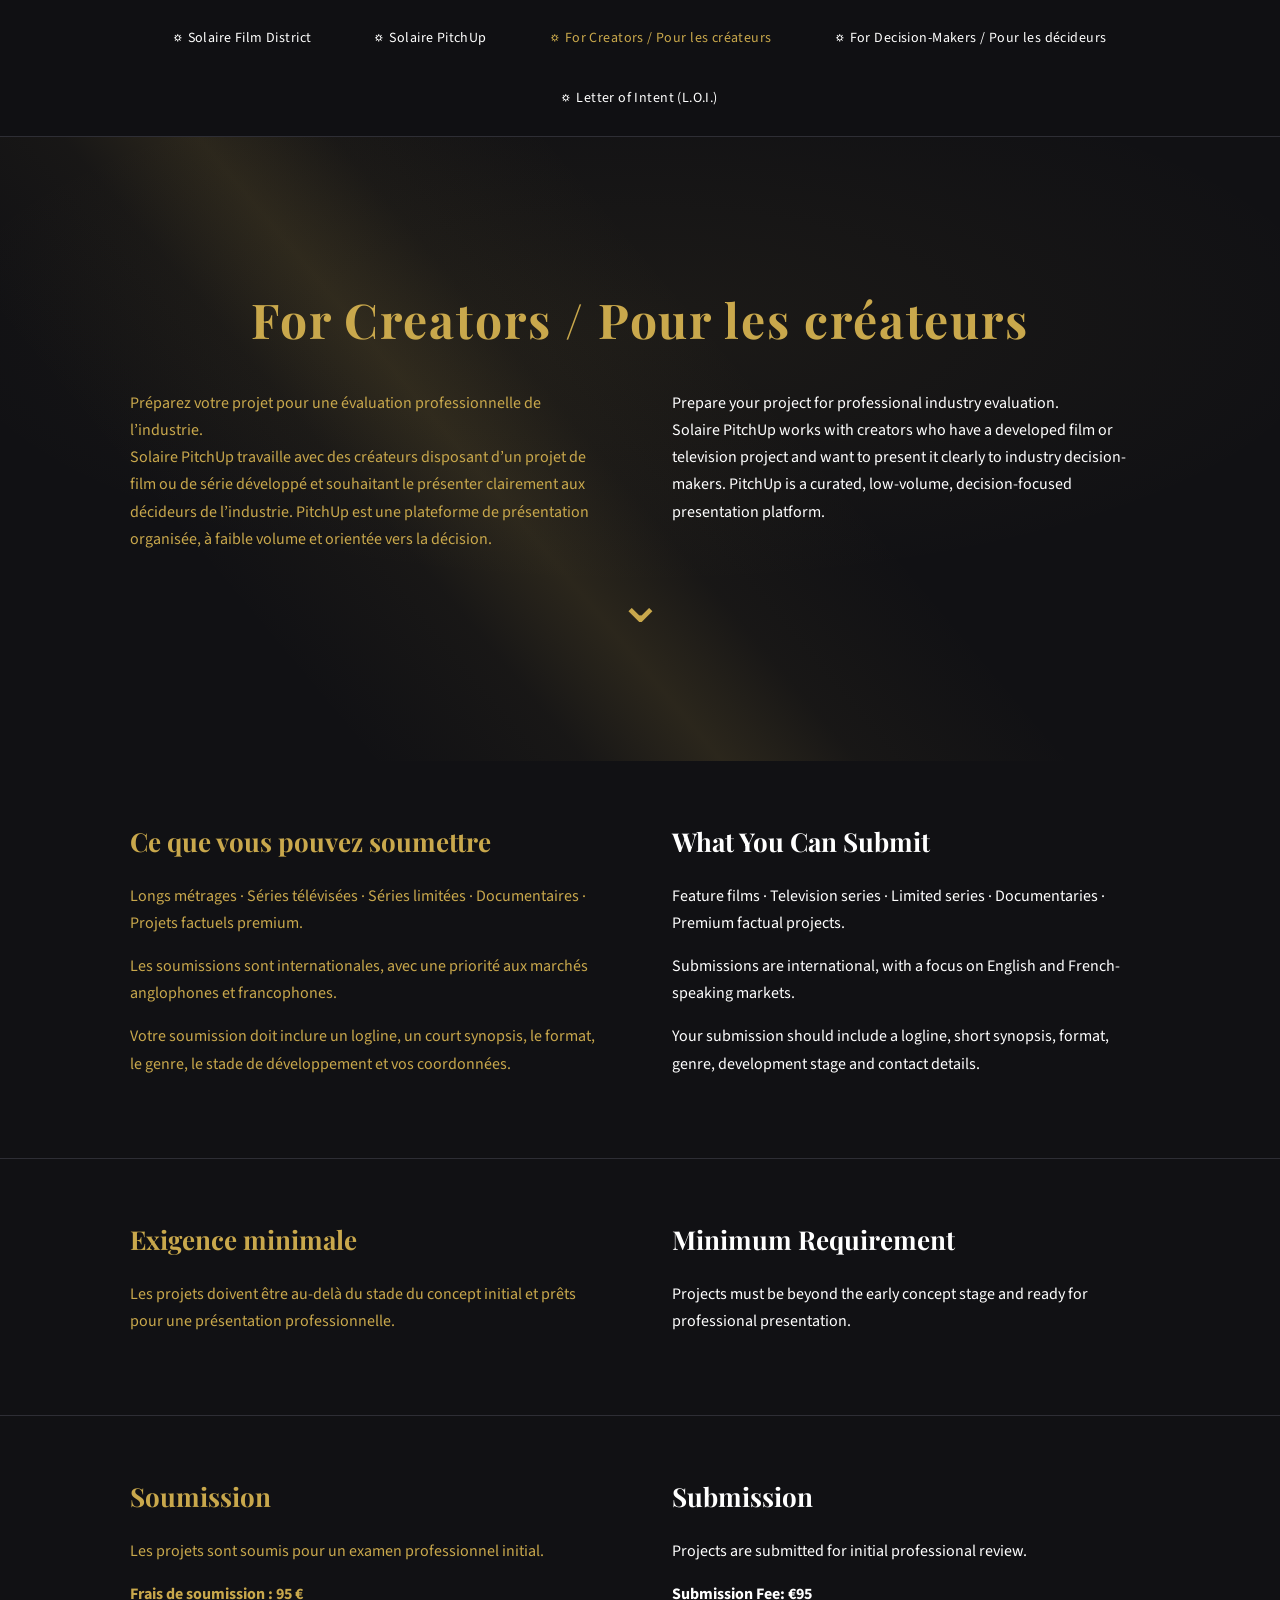
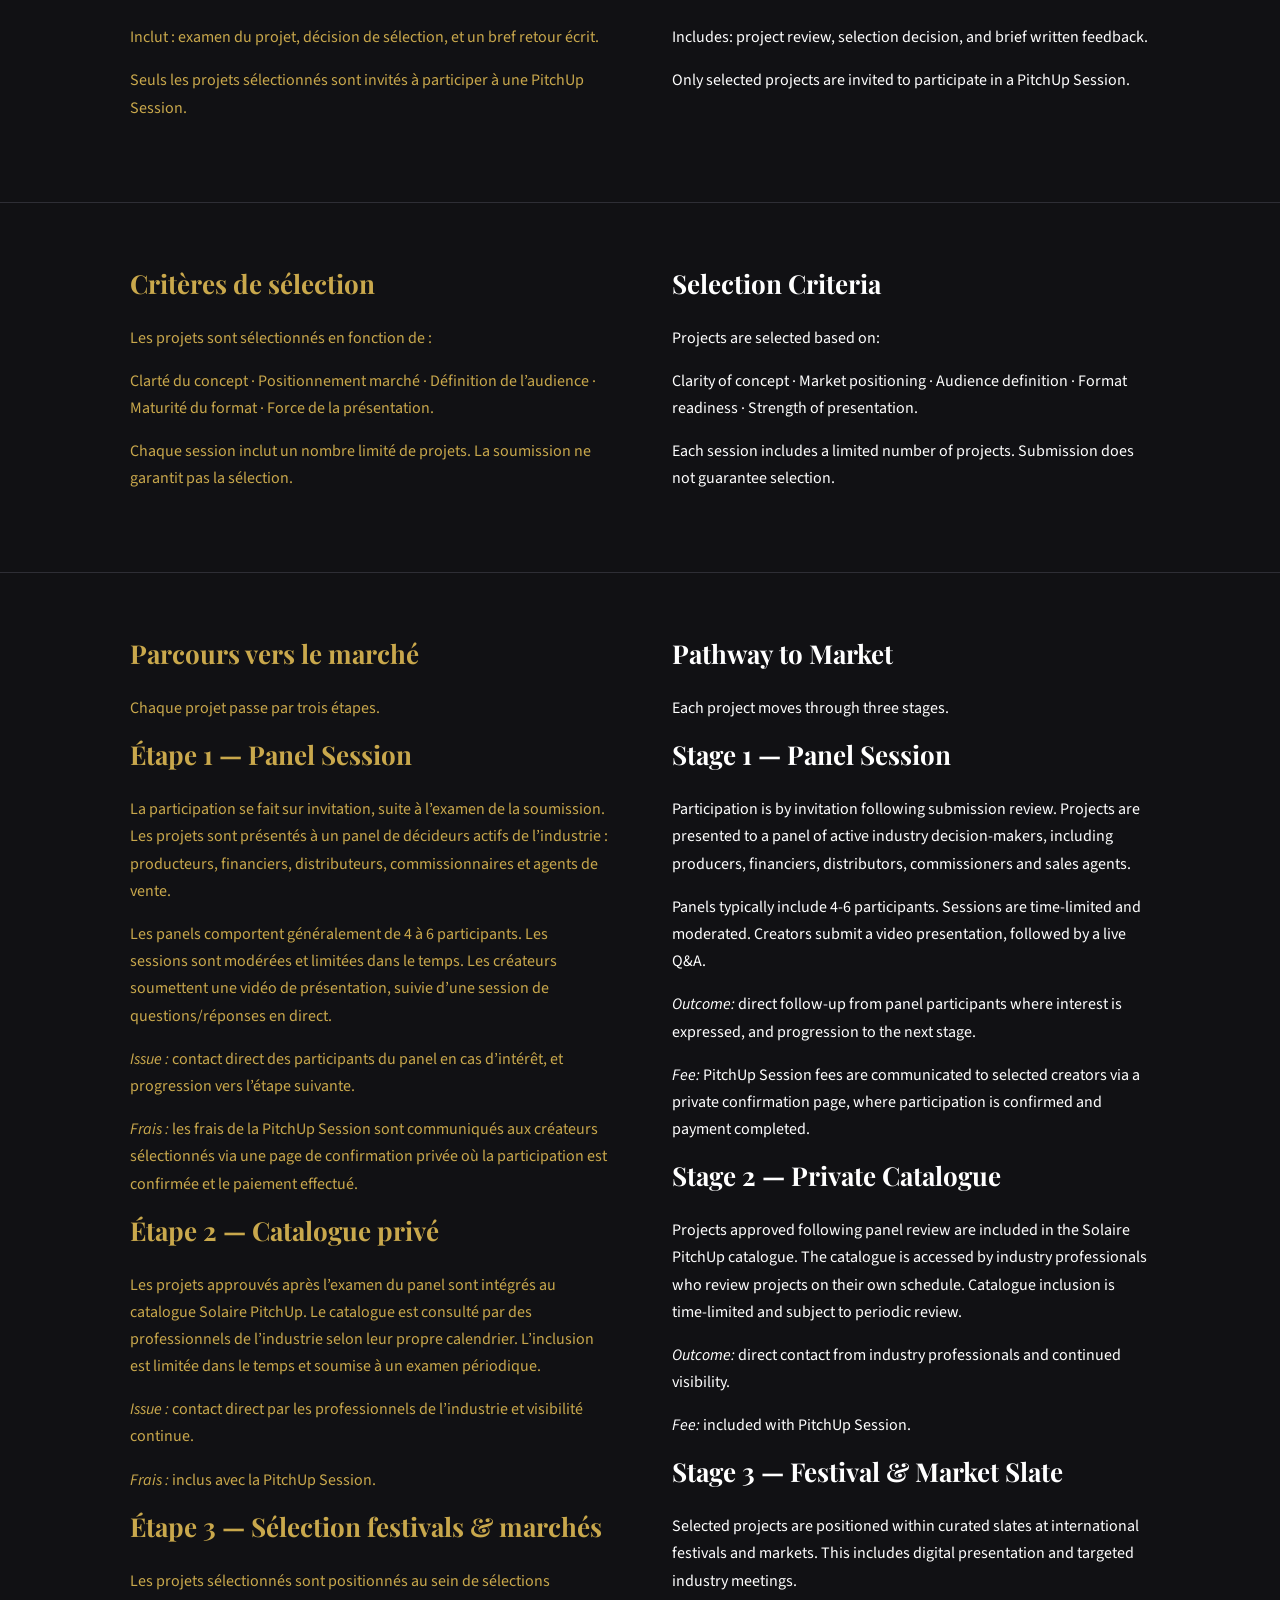
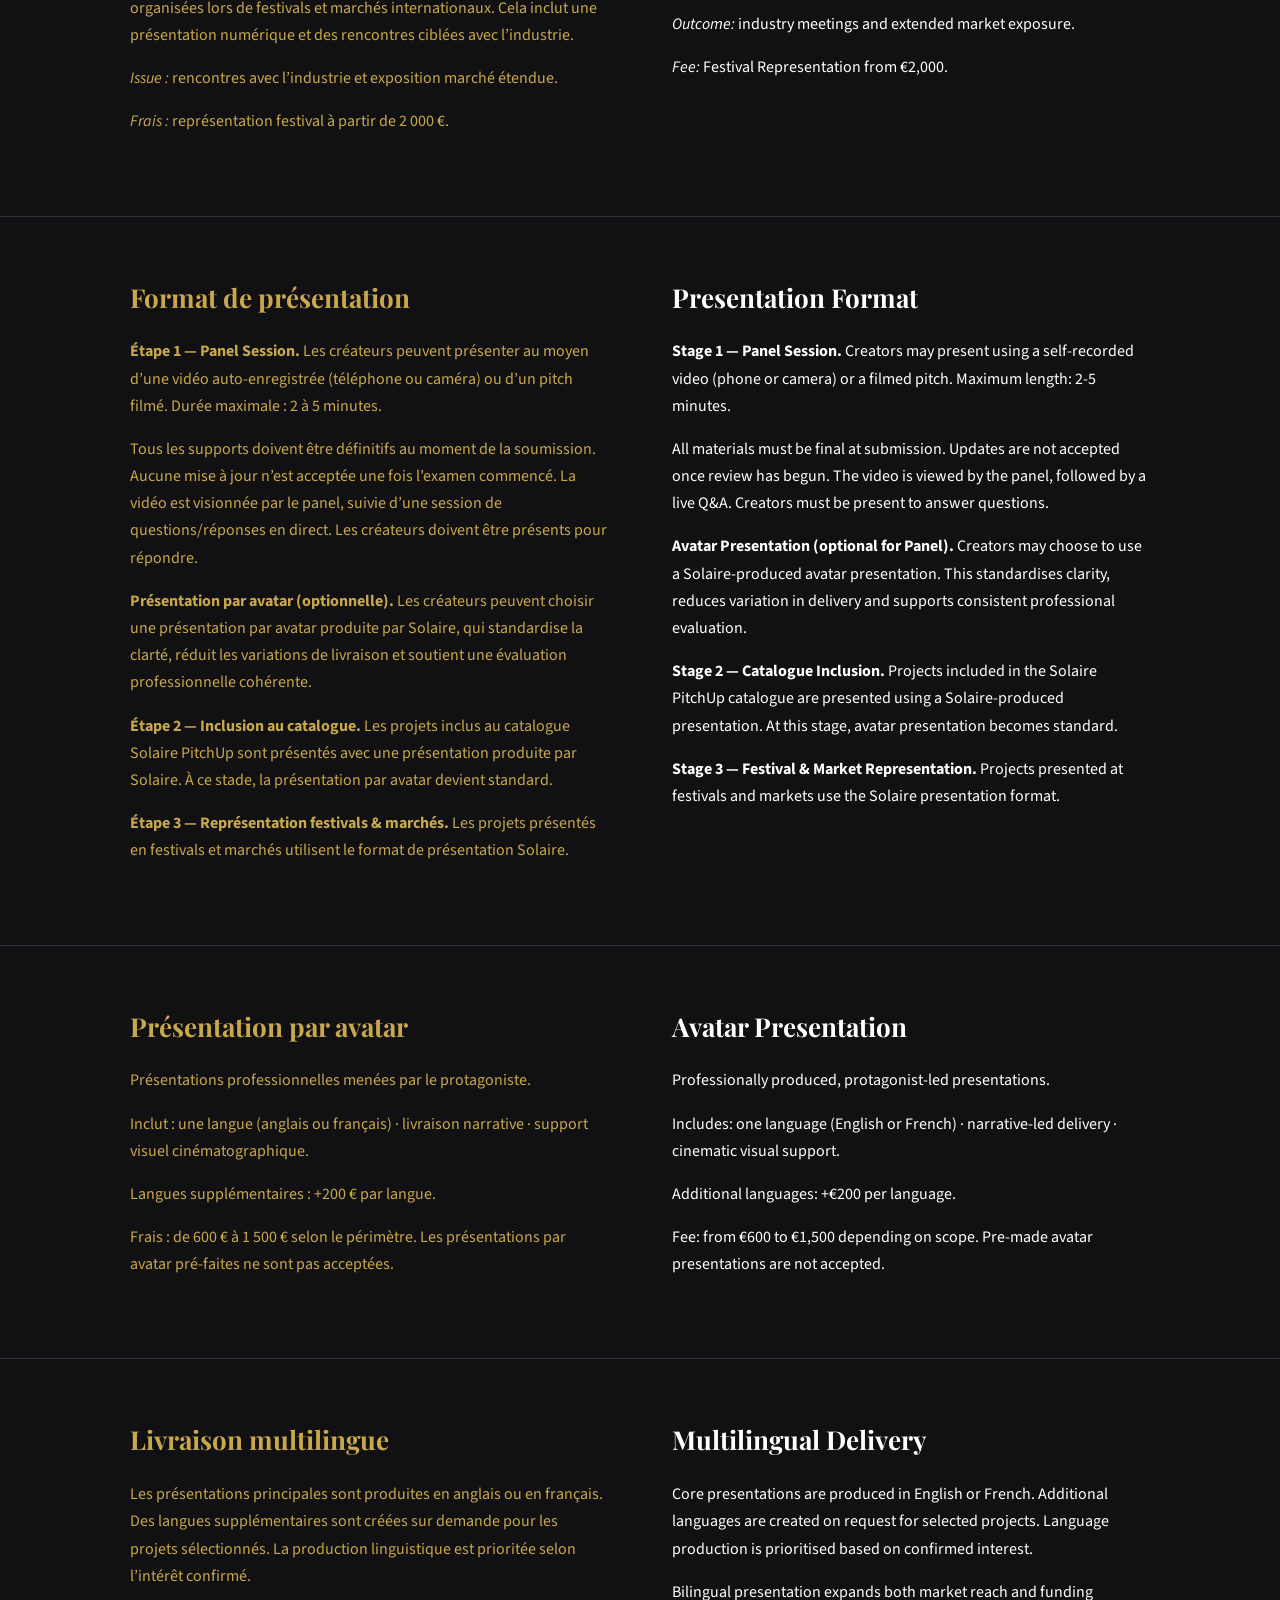
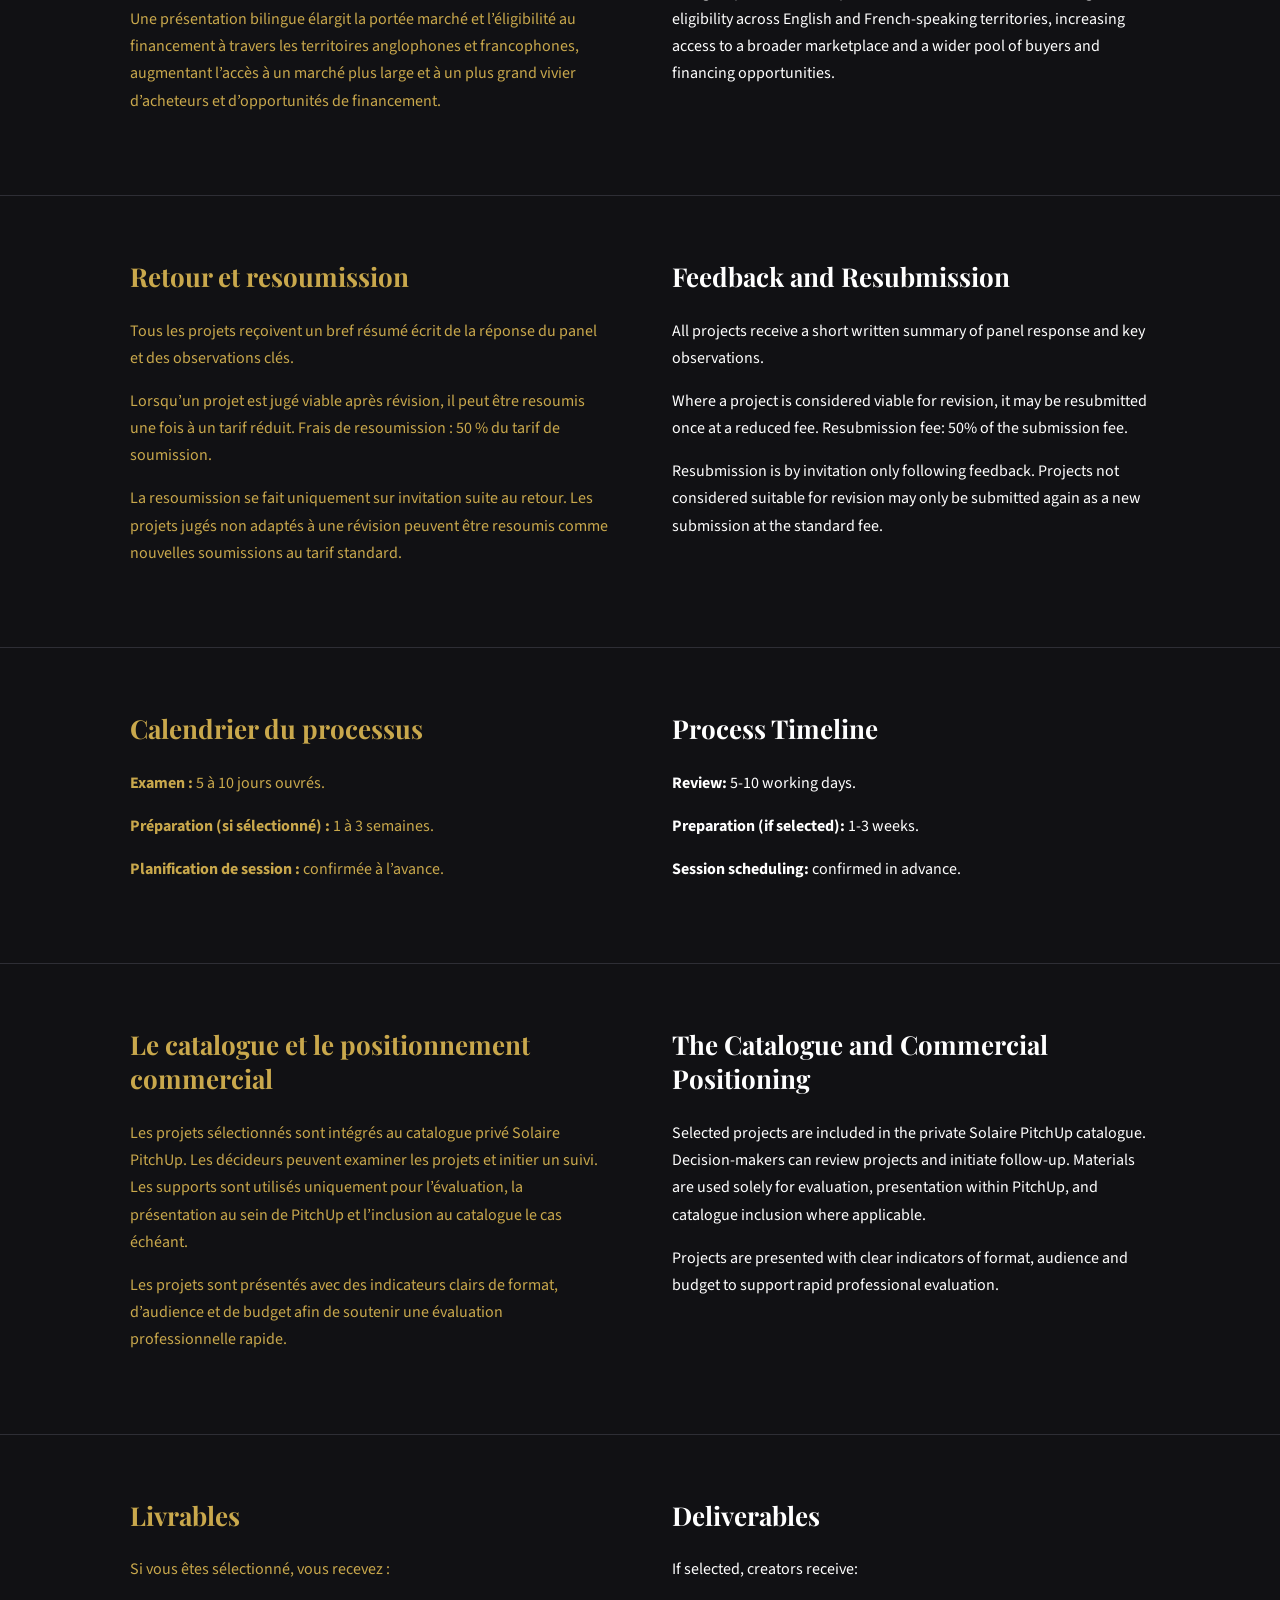
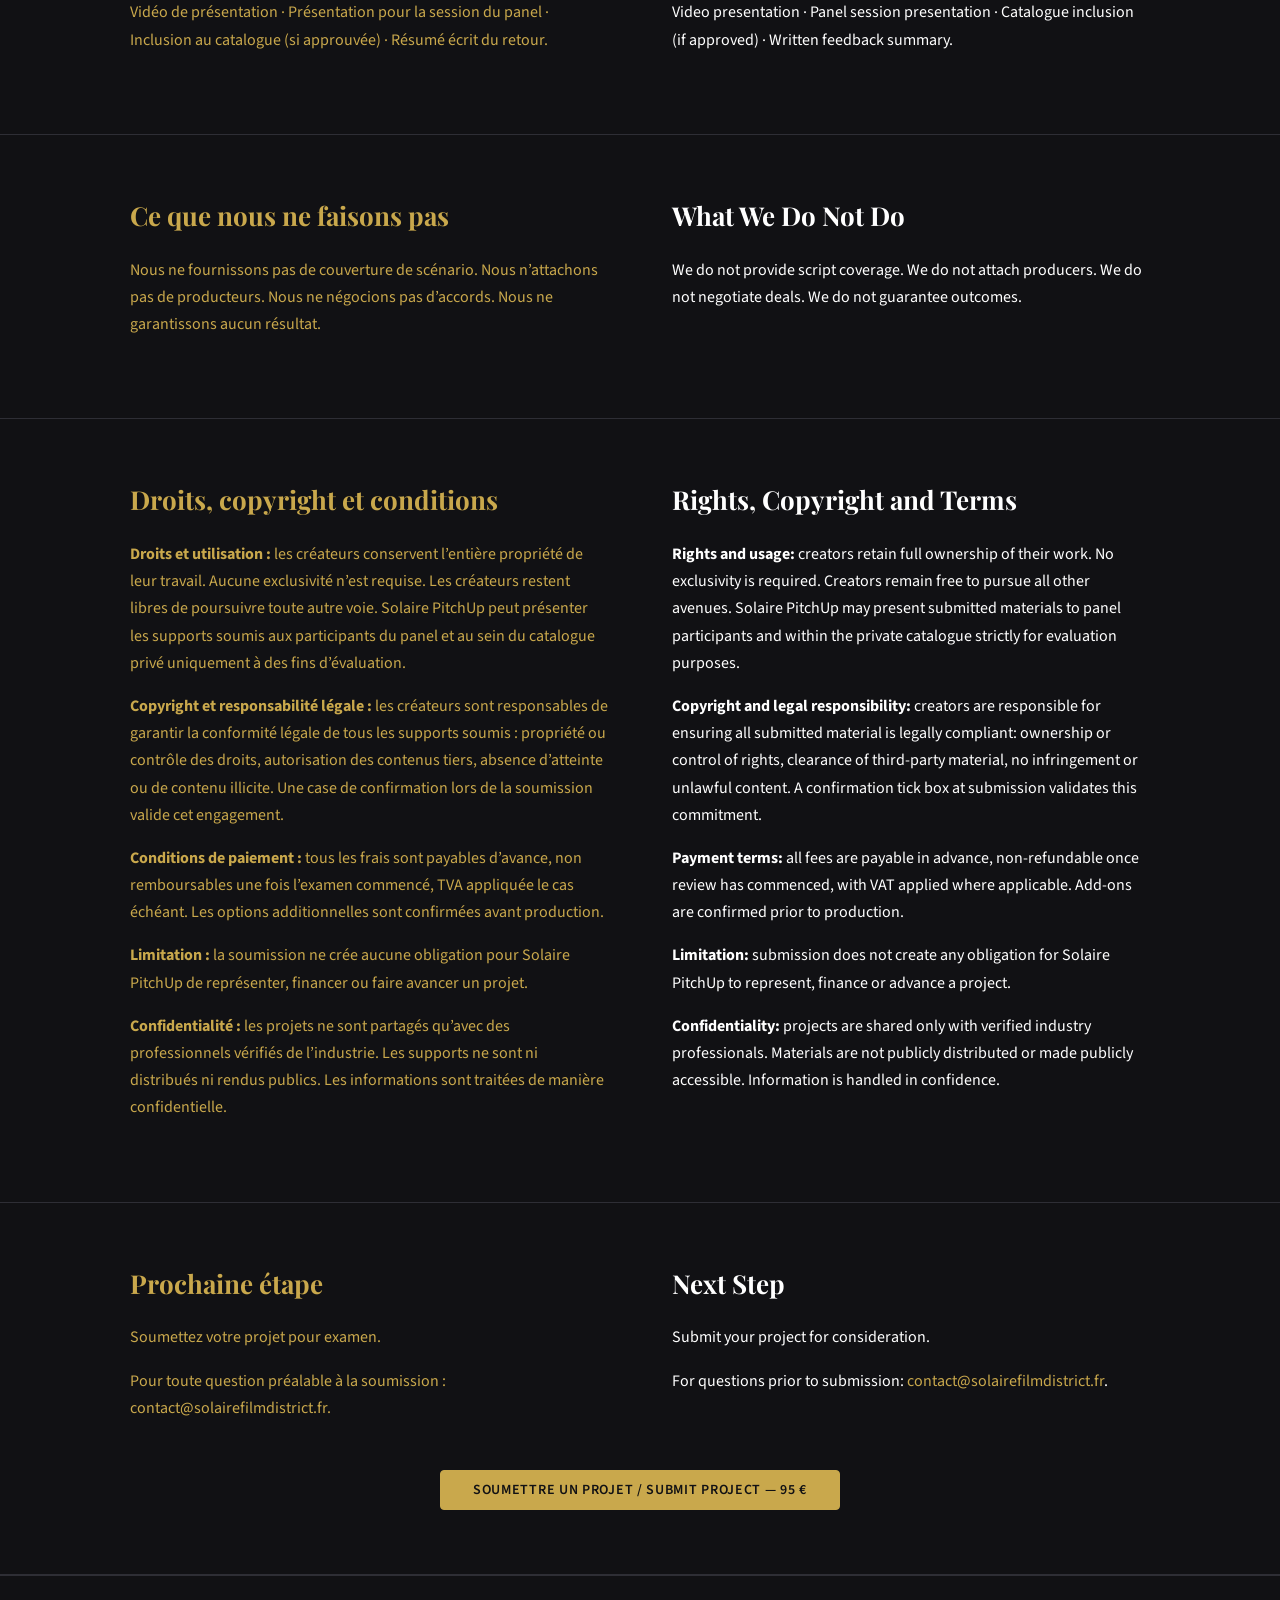
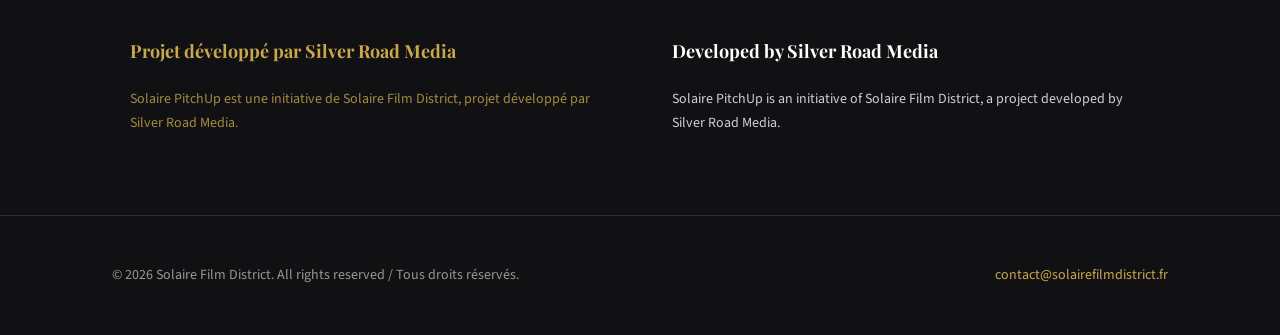
==== commit 3af9596e: "Add For Decision-Makers page with access request form New bilingual FR/EN page (decision-makers.html" ====
--- a/creators.html
+++ b/creators.html
@@ -37,6 +37,9 @@
       <a href="creators.html" class="nav-item" aria-current="page">
         <span class="nav-sun">&#9788;</span> For Creators / Pour les cr&eacute;ateurs
       </a>
+      <a href="decision-makers.html" class="nav-item">
+        <span class="nav-sun">&#9788;</span> For Decision-Makers / Pour les d&eacute;cideurs
+      </a>
       <a href="loi.html" class="nav-item">
         <span class="nav-sun">&#9788;</span> Letter of Intent (L.O.I.)
       </a>
